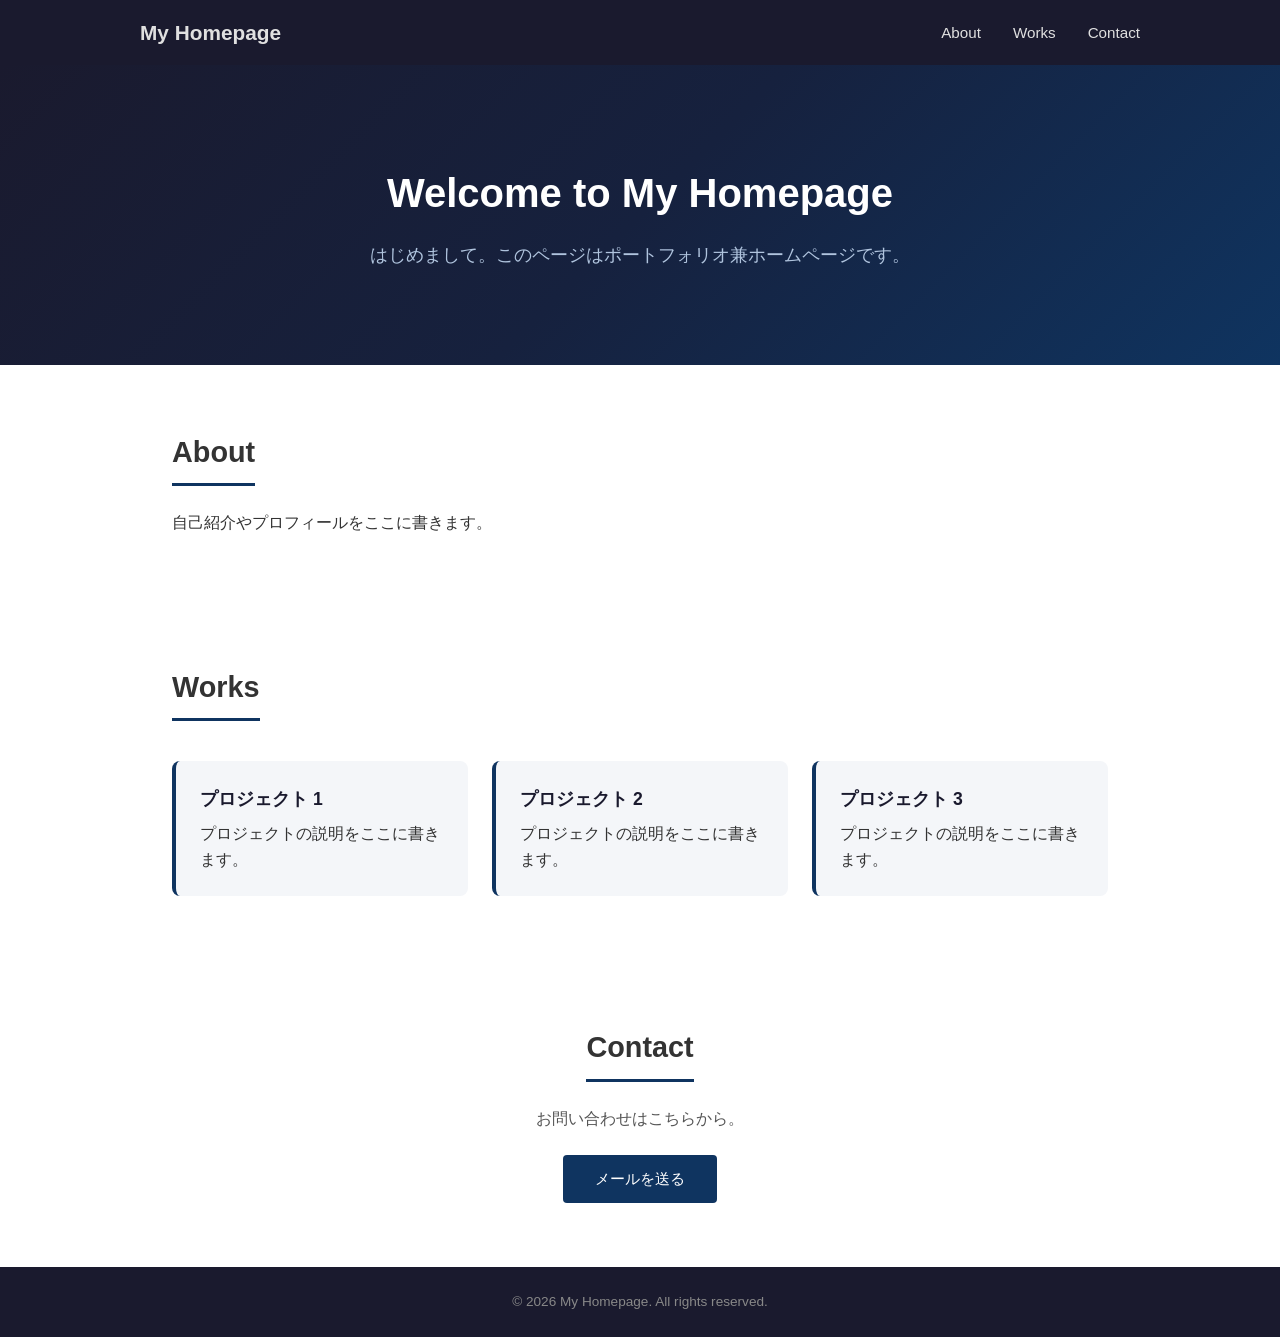
==== index.html @ 1b3307c1 "Initial homepage with HTML and CSS Co-Authored-By: Claude Sonnet 4.6 <noreply@anthropic.com>" ====
<!DOCTYPE html>
<html lang="ja">
<head>
  <meta charset="UTF-8">
  <meta name="viewport" content="width=device-width, initial-scale=1.0">
  <title>My Homepage</title>
  <link rel="stylesheet" href="style.css">
</head>
<body>
  <header>
    <nav>
      <div class="logo">My Homepage</div>
      <ul>
        <li><a href="#about">About</a></li>
        <li><a href="#works">Works</a></li>
        <li><a href="#contact">Contact</a></li>
      </ul>
    </nav>
  </header>

  <main>
    <section class="hero">
      <h1>Welcome to My Homepage</h1>
      <p>はじめまして。このページはポートフォリオ兼ホームページです。</p>
    </section>

    <section id="about">
      <h2>About</h2>
      <p>自己紹介やプロフィールをここに書きます。</p>
    </section>

    <section id="works">
      <h2>Works</h2>
      <div class="works-grid">
        <div class="work-card">
          <h3>プロジェクト 1</h3>
          <p>プロジェクトの説明をここに書きます。</p>
        </div>
        <div class="work-card">
          <h3>プロジェクト 2</h3>
          <p>プロジェクトの説明をここに書きます。</p>
        </div>
        <div class="work-card">
          <h3>プロジェクト 3</h3>
          <p>プロジェクトの説明をここに書きます。</p>
        </div>
      </div>
    </section>

    <section id="contact">
      <h2>Contact</h2>
      <p>お問い合わせはこちらから。</p>
      <a href="mailto:kyouhei.nakamura8611@gmail.com" class="btn">メールを送る</a>
    </section>
  </main>

  <footer>
    <p>&copy; 2026 My Homepage. All rights reserved.</p>
  </footer>
</body>
</html>
---- style.css ----
* {
  margin: 0;
  padding: 0;
  box-sizing: border-box;
}

body {
  font-family: 'Helvetica Neue', Arial, 'Hiragino Kaku Gothic ProN', 'Hiragino Sans', Meiryo, sans-serif;
  color: #333;
  line-height: 1.6;
}

/* Header */
header {
  background: #1a1a2e;
  padding: 1rem 2rem;
  position: sticky;
  top: 0;
  z-index: 100;
}

nav {
  max-width: 1000px;
  margin: 0 auto;
  display: flex;
  justify-content: space-between;
  align-items: center;
}

.logo {
  color: #e0e0e0;
  font-size: 1.3rem;
  font-weight: bold;
}

nav ul {
  list-style: none;
  display: flex;
  gap: 2rem;
}

nav ul a {
  color: #e0e0e0;
  text-decoration: none;
  font-size: 0.95rem;
  transition: color 0.2s;
}

nav ul a:hover {
  color: #7ec8e3;
}

/* Hero */
.hero {
  background: linear-gradient(135deg, #1a1a2e 0%, #16213e 50%, #0f3460 100%);
  color: white;
  text-align: center;
  padding: 6rem 2rem;
}

.hero h1 {
  font-size: 2.5rem;
  margin-bottom: 1rem;
}

.hero p {
  font-size: 1.1rem;
  color: #b0c4de;
}

/* Sections */
section:not(.hero) {
  max-width: 1000px;
  margin: 0 auto;
  padding: 4rem 2rem;
}

section h2 {
  font-size: 1.8rem;
  margin-bottom: 1.5rem;
  padding-bottom: 0.5rem;
  border-bottom: 3px solid #0f3460;
  display: inline-block;
}

/* Works Grid */
.works-grid {
  display: grid;
  grid-template-columns: repeat(auto-fit, minmax(280px, 1fr));
  gap: 1.5rem;
  margin-top: 1rem;
}

.work-card {
  background: #f4f6f9;
  border-radius: 8px;
  padding: 1.5rem;
  border-left: 4px solid #0f3460;
  transition: transform 0.2s, box-shadow 0.2s;
}

.work-card:hover {
  transform: translateY(-4px);
  box-shadow: 0 8px 20px rgba(0,0,0,0.1);
}

.work-card h3 {
  font-size: 1.1rem;
  margin-bottom: 0.5rem;
  color: #1a1a2e;
}

/* Contact */
#contact {
  text-align: center;
}

#contact p {
  margin-bottom: 1.5rem;
  color: #555;
}

.btn {
  display: inline-block;
  background: #0f3460;
  color: white;
  padding: 0.75rem 2rem;
  border-radius: 4px;
  text-decoration: none;
  font-size: 0.95rem;
  transition: background 0.2s;
}

.btn:hover {
  background: #1a1a2e;
}

/* Footer */
footer {
  background: #1a1a2e;
  color: #888;
  text-align: center;
  padding: 1.5rem;
  font-size: 0.85rem;
}
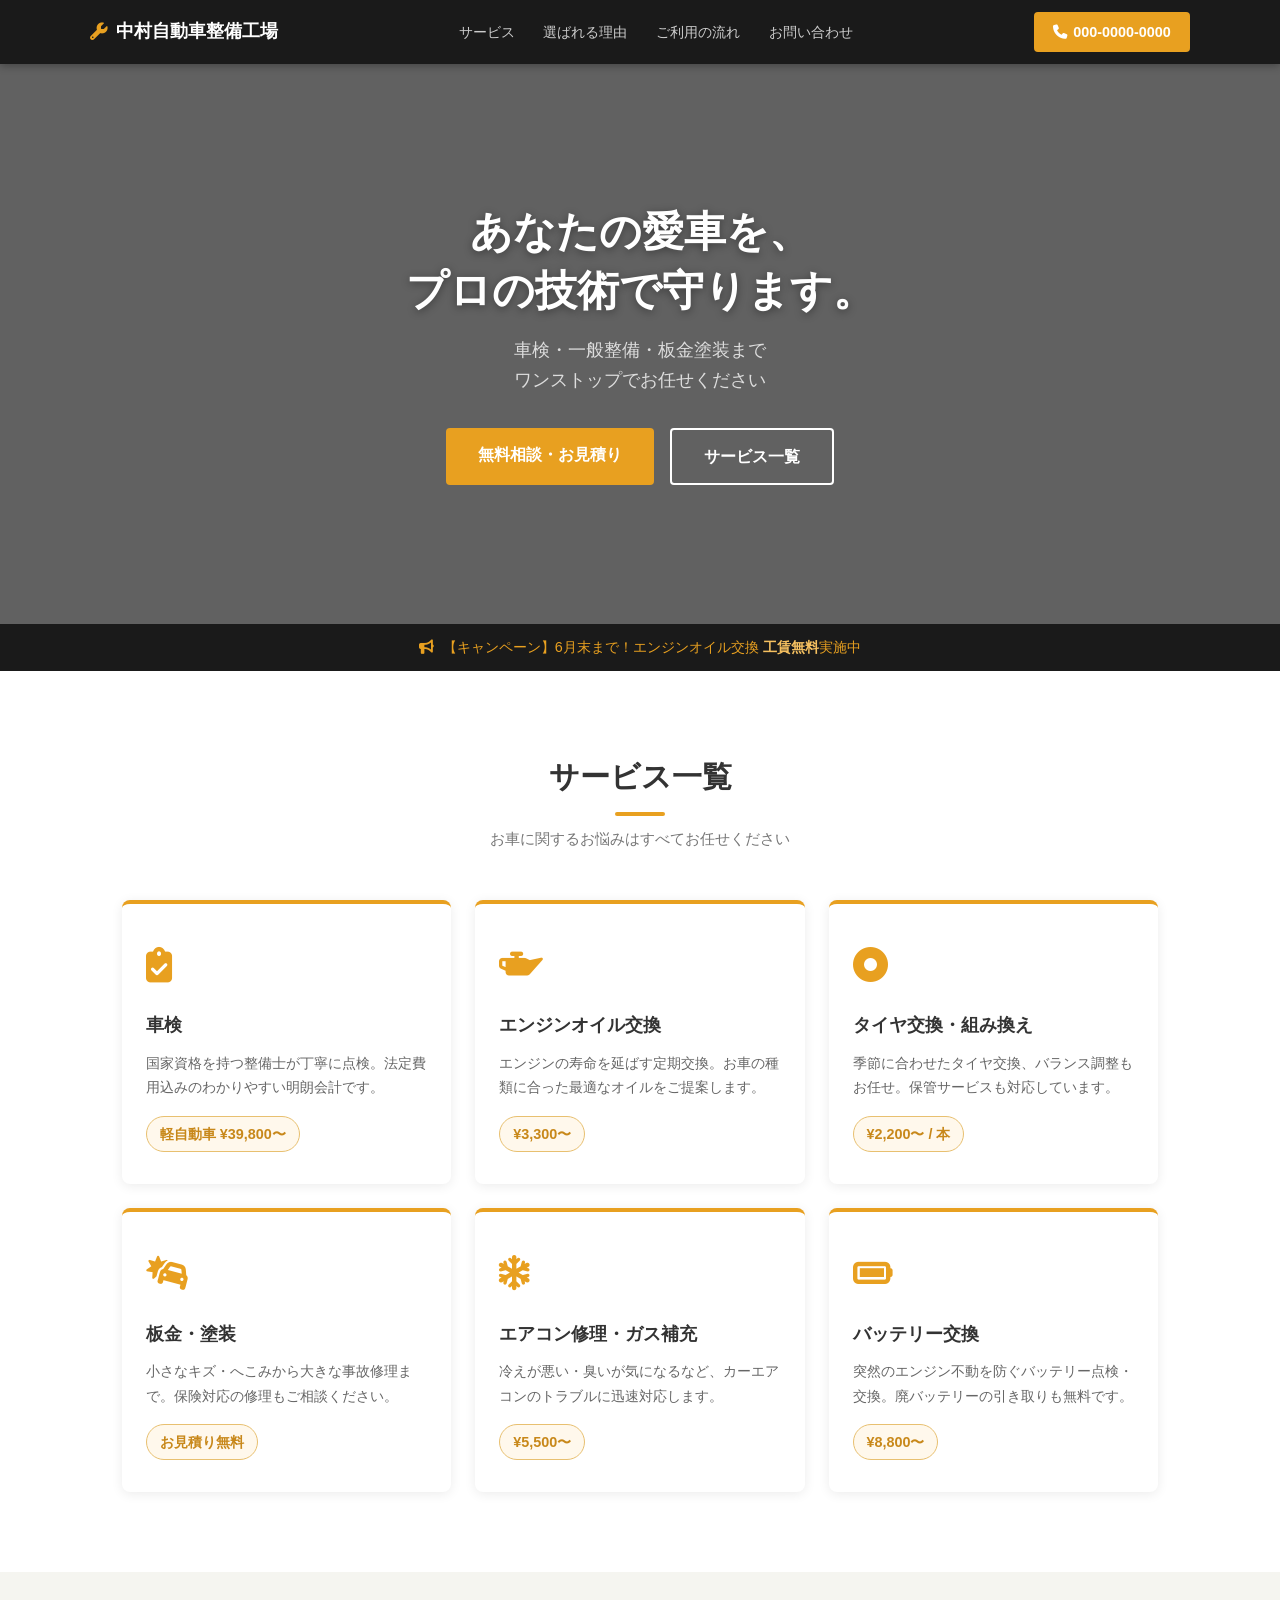
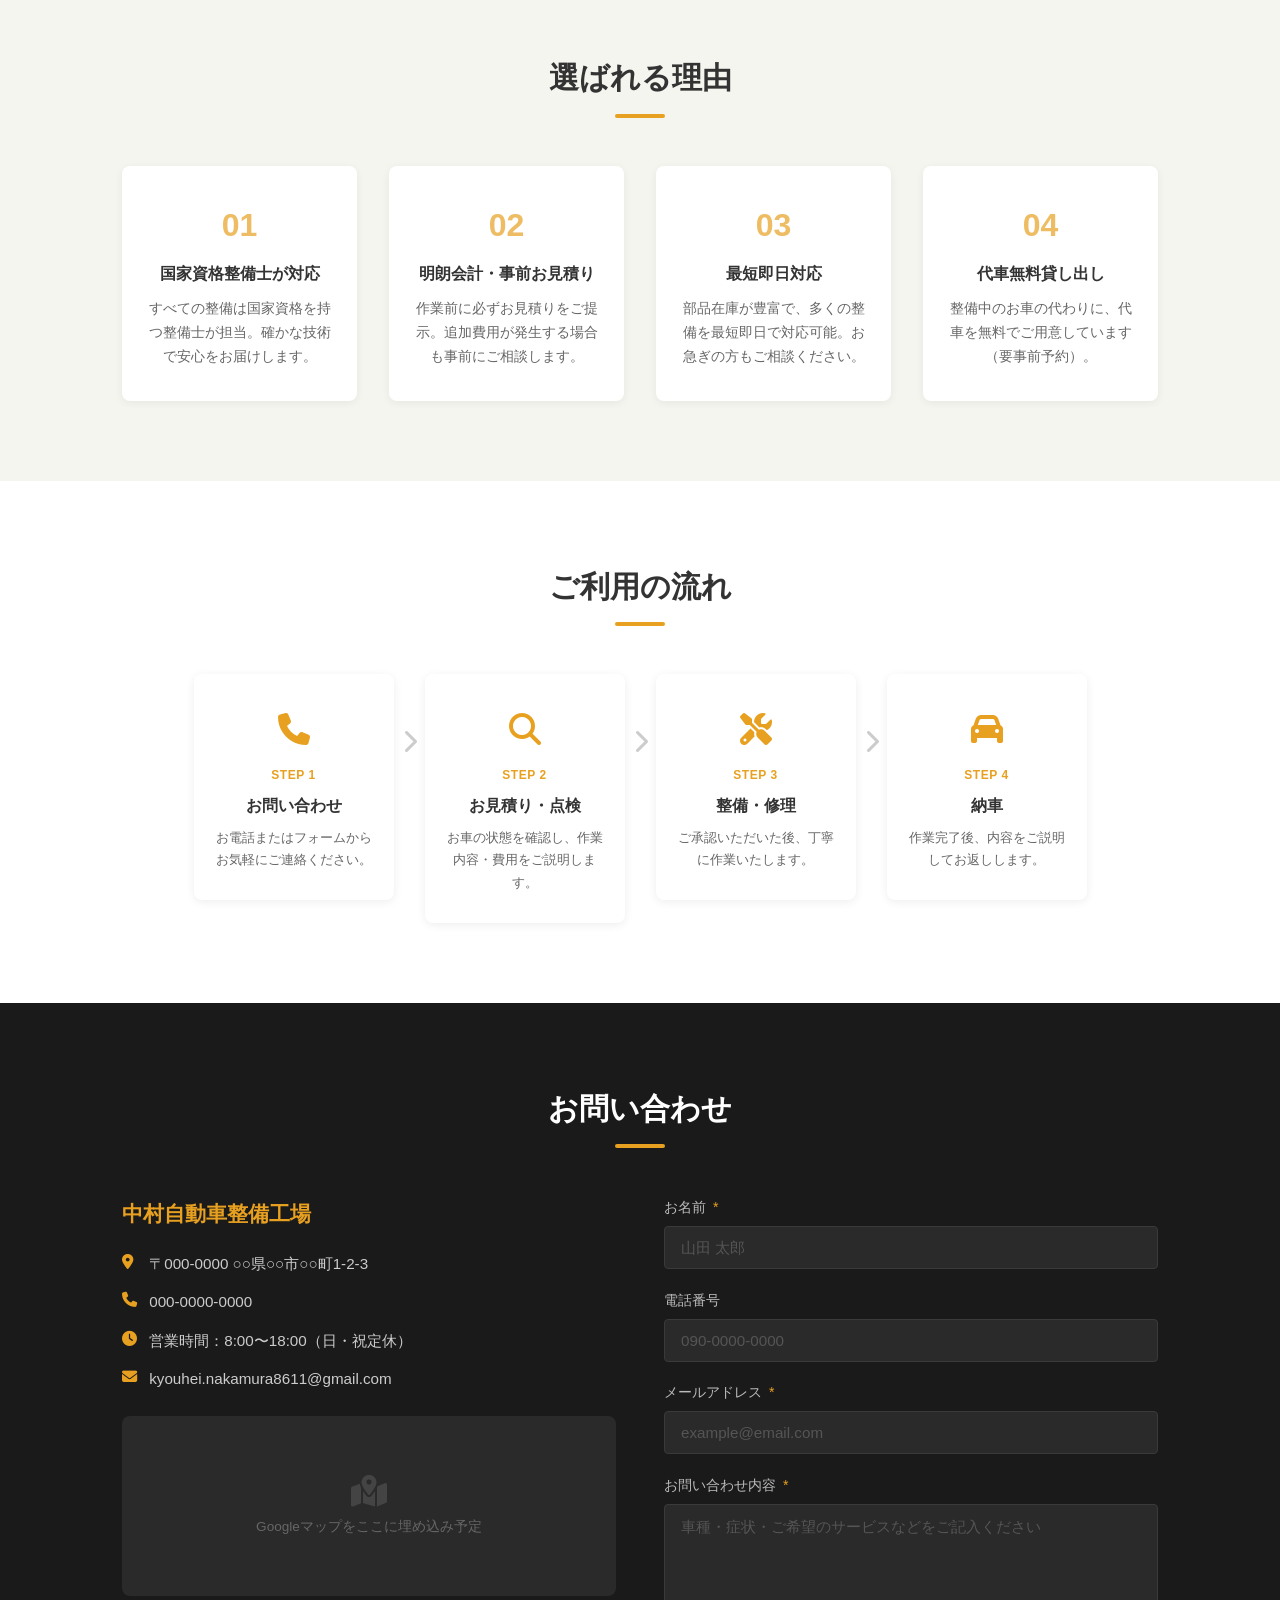
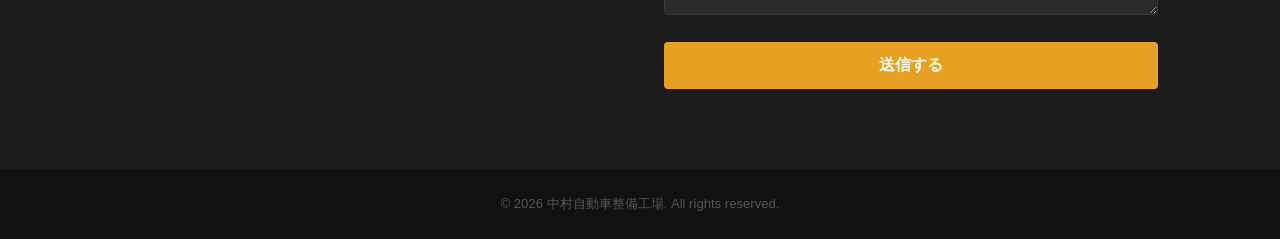
==== commit 7bb5d6cd: "車の整備工場向けホームページにリニューアル Co-Authored-By: Claude Sonnet 4.6 <noreply@anthropic.com>" ====
--- a/index.html
+++ b/index.html
@@ -3,59 +3,209 @@
 <head>
   <meta charset="UTF-8">
   <meta name="viewport" content="width=device-width, initial-scale=1.0">
-  <title>My Homepage</title>
+  <title>中村自動車整備工場 | 確かな技術と安心のサービス</title>
   <link rel="stylesheet" href="style.css">
+  <link rel="stylesheet" href="https://cdnjs.cloudflare.com/ajax/libs/font-awesome/6.5.0/css/all.min.css">
 </head>
 <body>
+
+  <!-- ヘッダー -->
   <header>
     <nav>
-      <div class="logo">My Homepage</div>
+      <div class="logo">
+        <i class="fas fa-wrench"></i> 中村自動車整備工場
+      </div>
       <ul>
-        <li><a href="#about">About</a></li>
-        <li><a href="#works">Works</a></li>
-        <li><a href="#contact">Contact</a></li>
+        <li><a href="#services">サービス</a></li>
+        <li><a href="#features">選ばれる理由</a></li>
+        <li><a href="#flow">ご利用の流れ</a></li>
+        <li><a href="#contact">お問い合わせ</a></li>
       </ul>
+      <a href="tel:000-0000-0000" class="tel-btn"><i class="fas fa-phone"></i> 000-0000-0000</a>
     </nav>
   </header>
 
-  <main>
-    <section class="hero">
-      <h1>Welcome to My Homepage</h1>
-      <p>はじめまして。このページはポートフォリオ兼ホームページです。</p>
-    </section>
-
-    <section id="about">
-      <h2>About</h2>
-      <p>自己紹介やプロフィールをここに書きます。</p>
-    </section>
-
-    <section id="works">
-      <h2>Works</h2>
-      <div class="works-grid">
-        <div class="work-card">
-          <h3>プロジェクト 1</h3>
-          <p>プロジェクトの説明をここに書きます。</p>
-        </div>
-        <div class="work-card">
-          <h3>プロジェクト 2</h3>
-          <p>プロジェクトの説明をここに書きます。</p>
-        </div>
-        <div class="work-card">
-          <h3>プロジェクト 3</h3>
-          <p>プロジェクトの説明をここに書きます。</p>
-        </div>
-      </div>
-    </section>
-
-    <section id="contact">
-      <h2>Contact</h2>
-      <p>お問い合わせはこちらから。</p>
-      <a href="mailto:kyouhei.nakamura8611@gmail.com" class="btn">メールを送る</a>
-    </section>
-  </main>
-
+  <!-- ヒーロー -->
+  <section class="hero">
+    <div class="hero-overlay">
+      <h1>あなたの愛車を、<br>プロの技術で守ります。</h1>
+      <p>車検・一般整備・板金塗装まで<br>ワンストップでお任せください</p>
+      <div class="hero-btns">
+        <a href="#contact" class="btn btn-primary">無料相談・お見積り</a>
+        <a href="#services" class="btn btn-outline">サービス一覧</a>
+      </div>
+    </div>
+  </section>
+
+  <!-- お知らせバー -->
+  <div class="notice-bar">
+    <i class="fas fa-bullhorn"></i>
+    <span>【キャンペーン】6月末まで！エンジンオイル交換 <strong>工賃無料</strong>実施中</span>
+  </div>
+
+  <!-- サービス -->
+  <section id="services">
+    <div class="container">
+      <h2 class="section-title">サービス一覧</h2>
+      <p class="section-sub">お車に関するお悩みはすべてお任せください</p>
+      <div class="services-grid">
+
+        <div class="service-card">
+          <div class="service-icon"><i class="fas fa-clipboard-check"></i></div>
+          <h3>車検</h3>
+          <p>国家資格を持つ整備士が丁寧に点検。法定費用込みのわかりやすい明朗会計です。</p>
+          <span class="price">軽自動車 ¥39,800〜</span>
+        </div>
+
+        <div class="service-card">
+          <div class="service-icon"><i class="fas fa-oil-can"></i></div>
+          <h3>エンジンオイル交換</h3>
+          <p>エンジンの寿命を延ばす定期交換。お車の種類に合った最適なオイルをご提案します。</p>
+          <span class="price">¥3,300〜</span>
+        </div>
+
+        <div class="service-card">
+          <div class="service-icon"><i class="fas fa-circle-dot"></i></div>
+          <h3>タイヤ交換・組み換え</h3>
+          <p>季節に合わせたタイヤ交換、バランス調整もお任せ。保管サービスも対応しています。</p>
+          <span class="price">¥2,200〜 / 本</span>
+        </div>
+
+        <div class="service-card">
+          <div class="service-icon"><i class="fas fa-car-burst"></i></div>
+          <h3>板金・塗装</h3>
+          <p>小さなキズ・へこみから大きな事故修理まで。保険対応の修理もご相談ください。</p>
+          <span class="price">お見積り無料</span>
+        </div>
+
+        <div class="service-card">
+          <div class="service-icon"><i class="fas fa-snowflake"></i></div>
+          <h3>エアコン修理・ガス補充</h3>
+          <p>冷えが悪い・臭いが気になるなど、カーエアコンのトラブルに迅速対応します。</p>
+          <span class="price">¥5,500〜</span>
+        </div>
+
+        <div class="service-card">
+          <div class="service-icon"><i class="fas fa-battery-full"></i></div>
+          <h3>バッテリー交換</h3>
+          <p>突然のエンジン不動を防ぐバッテリー点検・交換。廃バッテリーの引き取りも無料です。</p>
+          <span class="price">¥8,800〜</span>
+        </div>
+
+      </div>
+    </div>
+  </section>
+
+  <!-- 選ばれる理由 -->
+  <section id="features" class="features-section">
+    <div class="container">
+      <h2 class="section-title">選ばれる理由</h2>
+      <div class="features-grid">
+        <div class="feature-item">
+          <div class="feature-num">01</div>
+          <h3>国家資格整備士が対応</h3>
+          <p>すべての整備は国家資格を持つ整備士が担当。確かな技術で安心をお届けします。</p>
+        </div>
+        <div class="feature-item">
+          <div class="feature-num">02</div>
+          <h3>明朗会計・事前お見積り</h3>
+          <p>作業前に必ずお見積りをご提示。追加費用が発生する場合も事前にご相談します。</p>
+        </div>
+        <div class="feature-item">
+          <div class="feature-num">03</div>
+          <h3>最短即日対応</h3>
+          <p>部品在庫が豊富で、多くの整備を最短即日で対応可能。お急ぎの方もご相談ください。</p>
+        </div>
+        <div class="feature-item">
+          <div class="feature-num">04</div>
+          <h3>代車無料貸し出し</h3>
+          <p>整備中のお車の代わりに、代車を無料でご用意しています（要事前予約）。</p>
+        </div>
+      </div>
+    </div>
+  </section>
+
+  <!-- ご利用の流れ -->
+  <section id="flow">
+    <div class="container">
+      <h2 class="section-title">ご利用の流れ</h2>
+      <div class="flow-steps">
+        <div class="flow-step">
+          <div class="flow-icon"><i class="fas fa-phone"></i></div>
+          <div class="flow-num">STEP 1</div>
+          <h3>お問い合わせ</h3>
+          <p>お電話またはフォームからお気軽にご連絡ください。</p>
+        </div>
+        <div class="flow-arrow"><i class="fas fa-chevron-right"></i></div>
+        <div class="flow-step">
+          <div class="flow-icon"><i class="fas fa-magnifying-glass"></i></div>
+          <div class="flow-num">STEP 2</div>
+          <h3>お見積り・点検</h3>
+          <p>お車の状態を確認し、作業内容・費用をご説明します。</p>
+        </div>
+        <div class="flow-arrow"><i class="fas fa-chevron-right"></i></div>
+        <div class="flow-step">
+          <div class="flow-icon"><i class="fas fa-screwdriver-wrench"></i></div>
+          <div class="flow-num">STEP 3</div>
+          <h3>整備・修理</h3>
+          <p>ご承認いただいた後、丁寧に作業いたします。</p>
+        </div>
+        <div class="flow-arrow"><i class="fas fa-chevron-right"></i></div>
+        <div class="flow-step">
+          <div class="flow-icon"><i class="fas fa-car"></i></div>
+          <div class="flow-num">STEP 4</div>
+          <h3>納車</h3>
+          <p>作業完了後、内容をご説明してお返しします。</p>
+        </div>
+      </div>
+    </div>
+  </section>
+
+  <!-- お問い合わせ -->
+  <section id="contact" class="contact-section">
+    <div class="container">
+      <h2 class="section-title">お問い合わせ</h2>
+      <div class="contact-wrap">
+        <div class="contact-info">
+          <h3>中村自動車整備工場</h3>
+          <ul>
+            <li><i class="fas fa-location-dot"></i> 〒000-0000 ○○県○○市○○町1-2-3</li>
+            <li><i class="fas fa-phone"></i> 000-0000-0000</li>
+            <li><i class="fas fa-clock"></i> 営業時間：8:00〜18:00（日・祝定休）</li>
+            <li><i class="fas fa-envelope"></i> kyouhei.nakamura8611@gmail.com</li>
+          </ul>
+          <div class="map-placeholder">
+            <i class="fas fa-map-location-dot"></i>
+            <p>Googleマップをここに埋め込み予定</p>
+          </div>
+        </div>
+        <form class="contact-form">
+          <div class="form-group">
+            <label>お名前 <span>*</span></label>
+            <input type="text" placeholder="山田 太郎">
+          </div>
+          <div class="form-group">
+            <label>電話番号</label>
+            <input type="tel" placeholder="090-0000-0000">
+          </div>
+          <div class="form-group">
+            <label>メールアドレス <span>*</span></label>
+            <input type="email" placeholder="example@email.com">
+          </div>
+          <div class="form-group">
+            <label>お問い合わせ内容 <span>*</span></label>
+            <textarea rows="5" placeholder="車種・症状・ご希望のサービスなどをご記入ください"></textarea>
+          </div>
+          <button type="submit" class="btn btn-primary">送信する</button>
+        </form>
+      </div>
+    </div>
+  </section>
+
+  <!-- フッター -->
   <footer>
-    <p>&copy; 2026 My Homepage. All rights reserved.</p>
+    <p>&copy; 2026 中村自動車整備工場. All rights reserved.</p>
   </footer>
+
 </body>
 </html>
--- a/style.css
+++ b/style.css
@@ -4,142 +4,457 @@
   box-sizing: border-box;
 }
 
+html {
+  scroll-behavior: smooth;
+}
+
 body {
   font-family: 'Helvetica Neue', Arial, 'Hiragino Kaku Gothic ProN', 'Hiragino Sans', Meiryo, sans-serif;
   color: #333;
-  line-height: 1.6;
-}
-
-/* Header */
+  line-height: 1.7;
+}
+
+.container {
+  max-width: 1100px;
+  margin: 0 auto;
+  padding: 0 2rem;
+}
+
+/* ========== ヘッダー ========== */
 header {
-  background: #1a1a2e;
-  padding: 1rem 2rem;
+  background: #1a1a1a;
+  padding: 0 2rem;
   position: sticky;
   top: 0;
   z-index: 100;
+  box-shadow: 0 2px 8px rgba(0,0,0,0.3);
 }
 
 nav {
-  max-width: 1000px;
+  max-width: 1100px;
   margin: 0 auto;
   display: flex;
+  align-items: center;
   justify-content: space-between;
-  align-items: center;
+  height: 64px;
 }
 
 .logo {
-  color: #e0e0e0;
-  font-size: 1.3rem;
-  font-weight: bold;
+  color: #fff;
+  font-size: 1.1rem;
+  font-weight: bold;
+  display: flex;
+  align-items: center;
+  gap: 0.5rem;
+}
+
+.logo i {
+  color: #e8a020;
 }
 
 nav ul {
   list-style: none;
   display: flex;
-  gap: 2rem;
+  gap: 1.8rem;
 }
 
 nav ul a {
-  color: #e0e0e0;
+  color: #ccc;
   text-decoration: none;
-  font-size: 0.95rem;
+  font-size: 0.9rem;
   transition: color 0.2s;
 }
 
 nav ul a:hover {
-  color: #7ec8e3;
-}
-
-/* Hero */
+  color: #e8a020;
+}
+
+.tel-btn {
+  background: #e8a020;
+  color: #fff;
+  padding: 0.5rem 1.2rem;
+  border-radius: 4px;
+  text-decoration: none;
+  font-size: 0.9rem;
+  font-weight: bold;
+  display: flex;
+  align-items: center;
+  gap: 0.4rem;
+  transition: background 0.2s;
+}
+
+.tel-btn:hover {
+  background: #c8881a;
+}
+
+/* ========== ヒーロー ========== */
 .hero {
-  background: linear-gradient(135deg, #1a1a2e 0%, #16213e 50%, #0f3460 100%);
-  color: white;
-  text-align: center;
-  padding: 6rem 2rem;
-}
-
-.hero h1 {
-  font-size: 2.5rem;
+  background:
+    linear-gradient(rgba(0,0,0,0.62), rgba(0,0,0,0.62)),
+    url('https://images.unsplash.com/photo-1625047509249-a8a5f8264f3e?w=1600&q=80') center/cover no-repeat;
+  min-height: 560px;
+  display: flex;
+  align-items: center;
+  justify-content: center;
+  text-align: center;
+  color: #fff;
+}
+
+.hero-overlay h1 {
+  font-size: 2.6rem;
+  font-weight: bold;
+  line-height: 1.4;
   margin-bottom: 1rem;
-}
-
-.hero p {
+  text-shadow: 0 2px 8px rgba(0,0,0,0.4);
+}
+
+.hero-overlay p {
   font-size: 1.1rem;
-  color: #b0c4de;
-}
-
-/* Sections */
-section:not(.hero) {
-  max-width: 1000px;
-  margin: 0 auto;
-  padding: 4rem 2rem;
-}
-
-section h2 {
-  font-size: 1.8rem;
-  margin-bottom: 1.5rem;
-  padding-bottom: 0.5rem;
-  border-bottom: 3px solid #0f3460;
-  display: inline-block;
-}
-
-/* Works Grid */
-.works-grid {
-  display: grid;
-  grid-template-columns: repeat(auto-fit, minmax(280px, 1fr));
-  gap: 1.5rem;
-  margin-top: 1rem;
-}
-
-.work-card {
-  background: #f4f6f9;
-  border-radius: 8px;
-  padding: 1.5rem;
-  border-left: 4px solid #0f3460;
-  transition: transform 0.2s, box-shadow 0.2s;
-}
-
-.work-card:hover {
-  transform: translateY(-4px);
-  box-shadow: 0 8px 20px rgba(0,0,0,0.1);
-}
-
-.work-card h3 {
-  font-size: 1.1rem;
-  margin-bottom: 0.5rem;
-  color: #1a1a2e;
-}
-
-/* Contact */
-#contact {
-  text-align: center;
-}
-
-#contact p {
-  margin-bottom: 1.5rem;
-  color: #555;
+  color: #ddd;
+  margin-bottom: 2rem;
+}
+
+.hero-btns {
+  display: flex;
+  gap: 1rem;
+  justify-content: center;
+  flex-wrap: wrap;
 }
 
 .btn {
   display: inline-block;
-  background: #0f3460;
-  color: white;
-  padding: 0.75rem 2rem;
+  padding: 0.8rem 2rem;
   border-radius: 4px;
+  font-size: 1rem;
+  font-weight: bold;
   text-decoration: none;
+  transition: all 0.2s;
+  cursor: pointer;
+  border: none;
+}
+
+.btn-primary {
+  background: #e8a020;
+  color: #fff;
+}
+
+.btn-primary:hover {
+  background: #c8881a;
+}
+
+.btn-outline {
+  border: 2px solid #fff;
+  color: #fff;
+  background: transparent;
+}
+
+.btn-outline:hover {
+  background: rgba(255,255,255,0.15);
+}
+
+/* ========== お知らせバー ========== */
+.notice-bar {
+  background: #1a1a1a;
+  color: #e8a020;
+  text-align: center;
+  padding: 0.7rem 1rem;
+  font-size: 0.9rem;
+  display: flex;
+  align-items: center;
+  justify-content: center;
+  gap: 0.6rem;
+}
+
+.notice-bar strong {
+  color: #f5c060;
+}
+
+/* ========== セクション共通 ========== */
+section:not(.hero):not(.features-section):not(.contact-section) {
+  padding: 5rem 0;
+}
+
+.section-title {
+  text-align: center;
+  font-size: 1.9rem;
+  margin-bottom: 0.6rem;
+  position: relative;
+}
+
+.section-title::after {
+  content: '';
+  display: block;
+  width: 50px;
+  height: 4px;
+  background: #e8a020;
+  margin: 0.6rem auto 0;
+  border-radius: 2px;
+}
+
+.section-sub {
+  text-align: center;
+  color: #777;
+  margin-bottom: 3rem;
   font-size: 0.95rem;
-  transition: background 0.2s;
-}
-
-.btn:hover {
-  background: #1a1a2e;
-}
-
-/* Footer */
+}
+
+/* ========== サービス ========== */
+.services-grid {
+  display: grid;
+  grid-template-columns: repeat(auto-fit, minmax(300px, 1fr));
+  gap: 1.5rem;
+}
+
+.service-card {
+  background: #fff;
+  border-radius: 8px;
+  padding: 2rem 1.5rem;
+  box-shadow: 0 2px 12px rgba(0,0,0,0.08);
+  border-top: 4px solid #e8a020;
+  transition: transform 0.2s, box-shadow 0.2s;
+}
+
+.service-card:hover {
+  transform: translateY(-5px);
+  box-shadow: 0 8px 24px rgba(0,0,0,0.13);
+}
+
+.service-icon {
+  font-size: 2.2rem;
+  color: #e8a020;
+  margin-bottom: 1rem;
+}
+
+.service-card h3 {
+  font-size: 1.1rem;
+  margin-bottom: 0.6rem;
+}
+
+.service-card p {
+  color: #666;
+  font-size: 0.9rem;
+  margin-bottom: 1rem;
+}
+
+.price {
+  display: inline-block;
+  background: #fff8ec;
+  color: #c8881a;
+  font-weight: bold;
+  font-size: 0.9rem;
+  padding: 0.3rem 0.8rem;
+  border-radius: 20px;
+  border: 1px solid #e8c070;
+}
+
+/* ========== 選ばれる理由 ========== */
+.features-section {
+  background: #f5f5f0;
+  padding: 5rem 0;
+}
+
+.features-grid {
+  display: grid;
+  grid-template-columns: repeat(auto-fit, minmax(230px, 1fr));
+  gap: 2rem;
+  margin-top: 3rem;
+}
+
+.feature-item {
+  background: #fff;
+  border-radius: 8px;
+  padding: 2rem 1.5rem;
+  text-align: center;
+  box-shadow: 0 2px 8px rgba(0,0,0,0.06);
+}
+
+.feature-num {
+  font-size: 2rem;
+  font-weight: bold;
+  color: #e8a020;
+  opacity: 0.7;
+  margin-bottom: 0.5rem;
+}
+
+.feature-item h3 {
+  font-size: 1rem;
+  margin-bottom: 0.6rem;
+}
+
+.feature-item p {
+  color: #666;
+  font-size: 0.88rem;
+}
+
+/* ========== ご利用の流れ ========== */
+.flow-steps {
+  display: flex;
+  align-items: flex-start;
+  justify-content: center;
+  gap: 0.5rem;
+  flex-wrap: wrap;
+  margin-top: 3rem;
+}
+
+.flow-step {
+  background: #fff;
+  border-radius: 8px;
+  padding: 1.8rem 1.2rem;
+  text-align: center;
+  width: 200px;
+  box-shadow: 0 2px 10px rgba(0,0,0,0.07);
+}
+
+.flow-icon {
+  font-size: 2rem;
+  color: #e8a020;
+  margin-bottom: 0.5rem;
+}
+
+.flow-num {
+  font-size: 0.75rem;
+  color: #e8a020;
+  font-weight: bold;
+  letter-spacing: 0.05em;
+  margin-bottom: 0.4rem;
+}
+
+.flow-step h3 {
+  font-size: 1rem;
+  margin-bottom: 0.5rem;
+}
+
+.flow-step p {
+  font-size: 0.82rem;
+  color: #666;
+}
+
+.flow-arrow {
+  color: #ccc;
+  font-size: 1.5rem;
+  padding-top: 3rem;
+  align-self: flex-start;
+}
+
+/* ========== お問い合わせ ========== */
+.contact-section {
+  background: #1a1a1a;
+  color: #fff;
+  padding: 5rem 0;
+}
+
+.contact-section .section-title {
+  color: #fff;
+}
+
+.contact-wrap {
+  display: grid;
+  grid-template-columns: 1fr 1fr;
+  gap: 3rem;
+  margin-top: 3rem;
+}
+
+.contact-info h3 {
+  font-size: 1.3rem;
+  color: #e8a020;
+  margin-bottom: 1.2rem;
+}
+
+.contact-info ul {
+  list-style: none;
+}
+
+.contact-info ul li {
+  display: flex;
+  align-items: flex-start;
+  gap: 0.7rem;
+  margin-bottom: 0.8rem;
+  font-size: 0.95rem;
+  color: #ccc;
+}
+
+.contact-info ul li i {
+  color: #e8a020;
+  width: 16px;
+  margin-top: 3px;
+}
+
+.map-placeholder {
+  margin-top: 1.5rem;
+  background: #2a2a2a;
+  border-radius: 8px;
+  height: 180px;
+  display: flex;
+  flex-direction: column;
+  align-items: center;
+  justify-content: center;
+  color: #666;
+  gap: 0.5rem;
+  font-size: 0.85rem;
+}
+
+.map-placeholder i {
+  font-size: 2rem;
+  color: #444;
+}
+
+/* フォーム */
+.contact-form {
+  display: flex;
+  flex-direction: column;
+  gap: 1.2rem;
+}
+
+.form-group label {
+  display: block;
+  font-size: 0.88rem;
+  color: #bbb;
+  margin-bottom: 0.4rem;
+}
+
+.form-group label span {
+  color: #e8a020;
+  margin-left: 0.2rem;
+}
+
+.form-group input,
+.form-group textarea {
+  width: 100%;
+  padding: 0.75rem 1rem;
+  background: #2a2a2a;
+  border: 1px solid #3a3a3a;
+  border-radius: 4px;
+  color: #fff;
+  font-size: 0.95rem;
+  transition: border 0.2s;
+  font-family: inherit;
+}
+
+.form-group input:focus,
+.form-group textarea:focus {
+  outline: none;
+  border-color: #e8a020;
+}
+
+.form-group input::placeholder,
+.form-group textarea::placeholder {
+  color: #555;
+}
+
+/* ========== フッター ========== */
 footer {
-  background: #1a1a2e;
-  color: #888;
+  background: #111;
+  color: #555;
   text-align: center;
   padding: 1.5rem;
-  font-size: 0.85rem;
-}
+  font-size: 0.82rem;
+}
+
+/* ========== レスポンシブ ========== */
+@media (max-width: 768px) {
+  nav ul { display: none; }
+  .hero-overlay h1 { font-size: 1.8rem; }
+  .contact-wrap { grid-template-columns: 1fr; }
+  .flow-arrow { display: none; }
+  .flow-step { width: 100%; max-width: 300px; }
+}
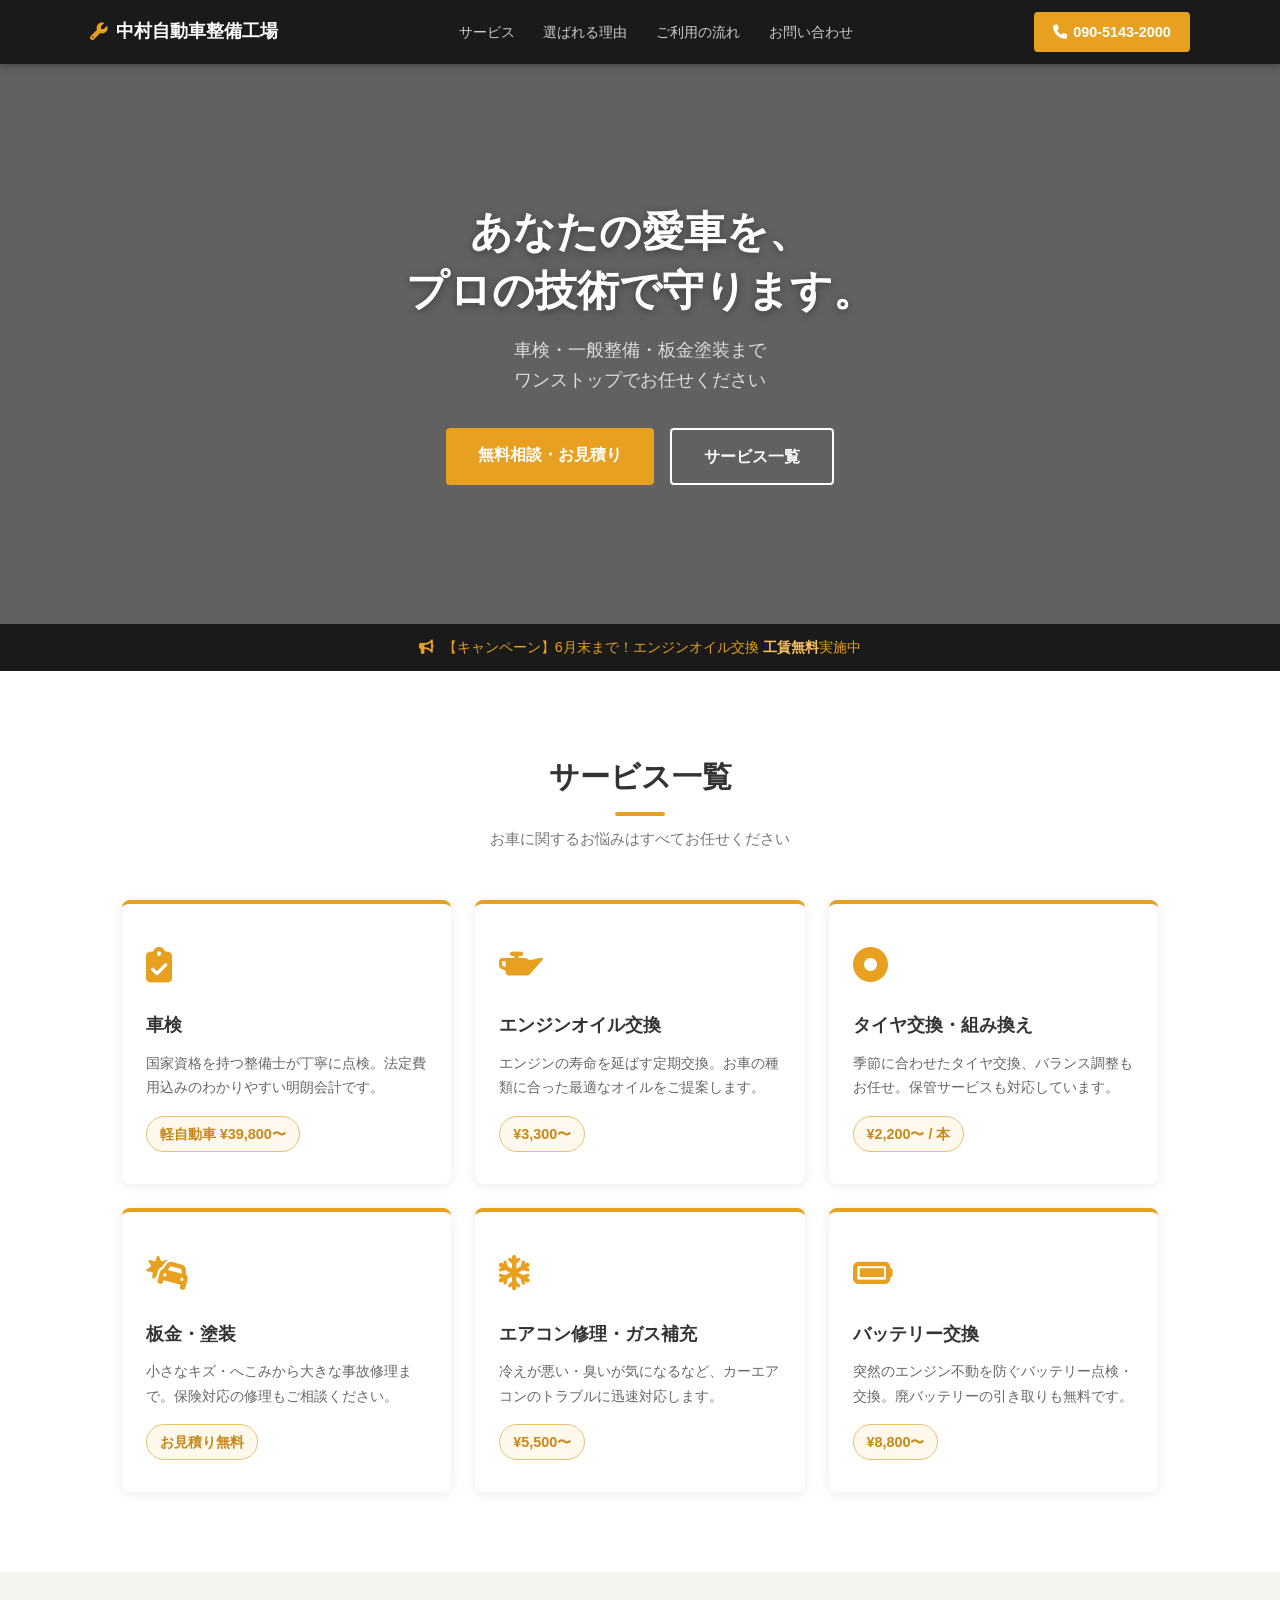
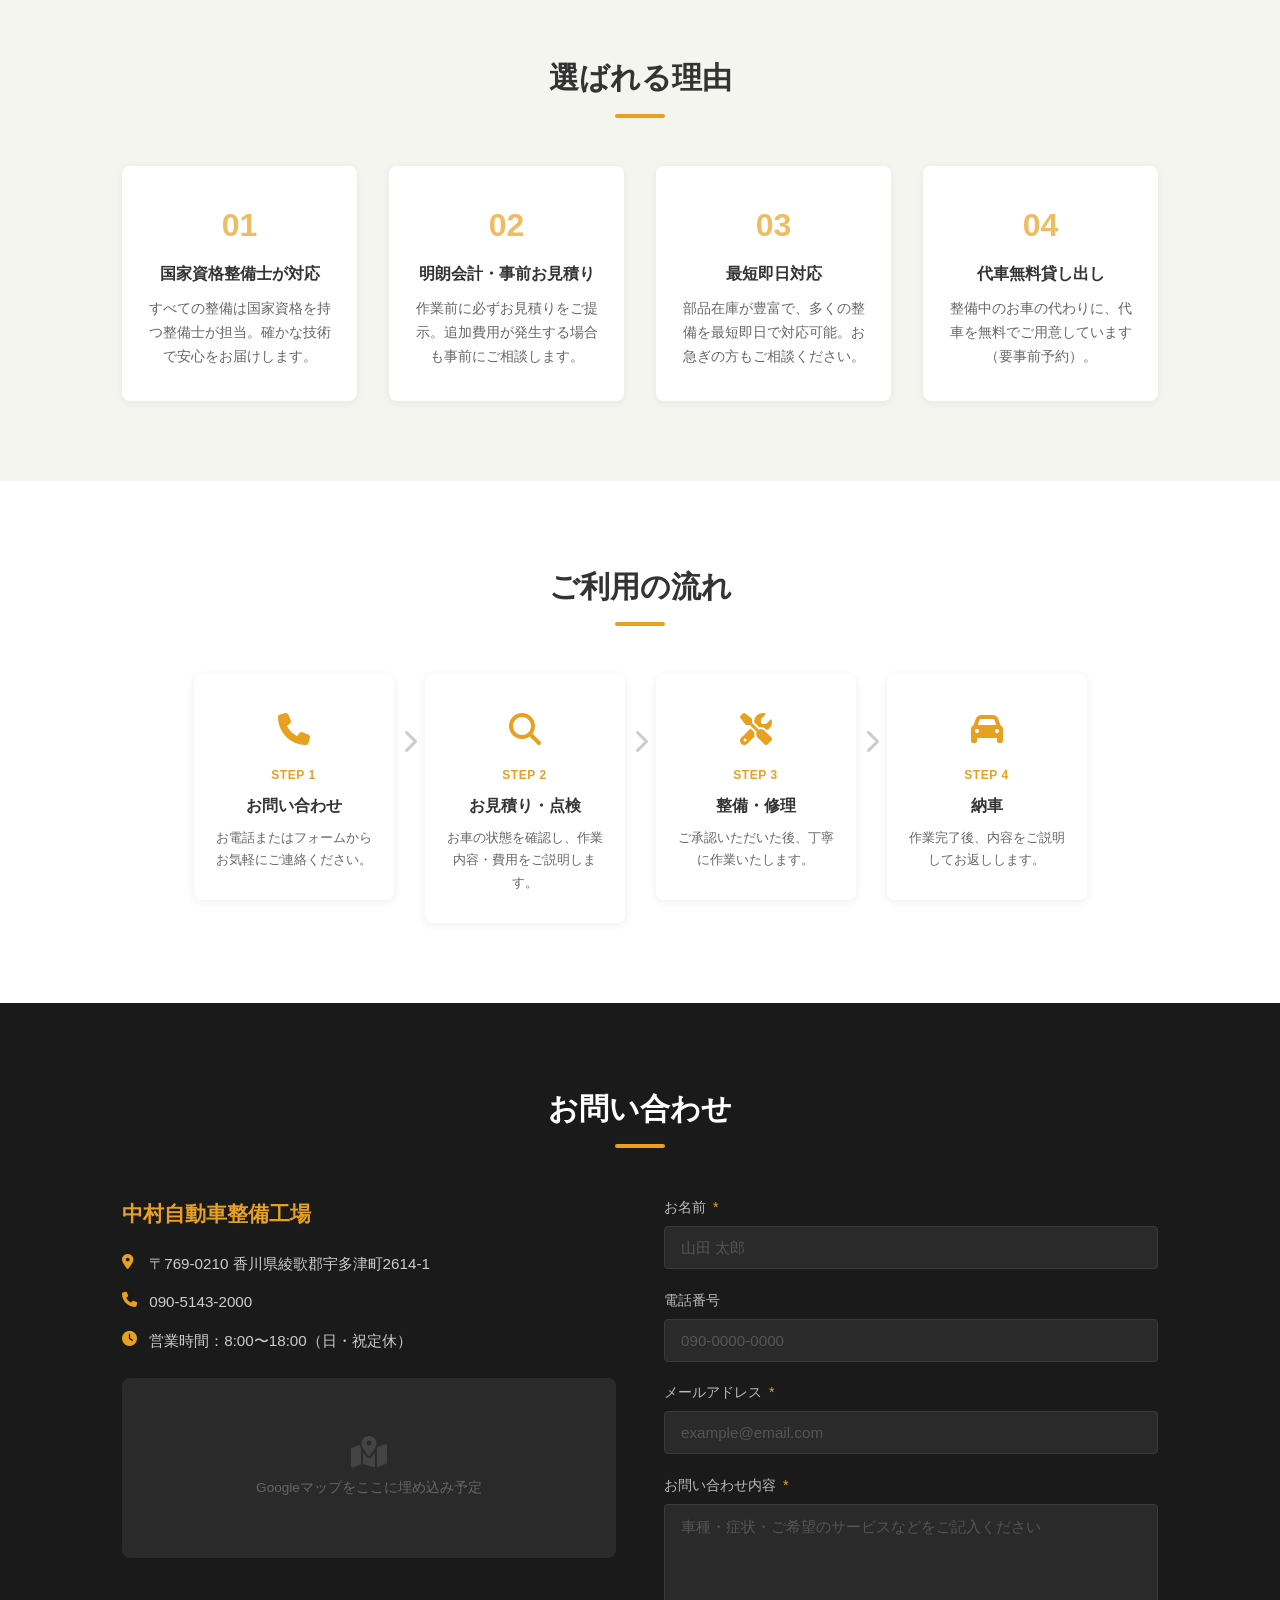
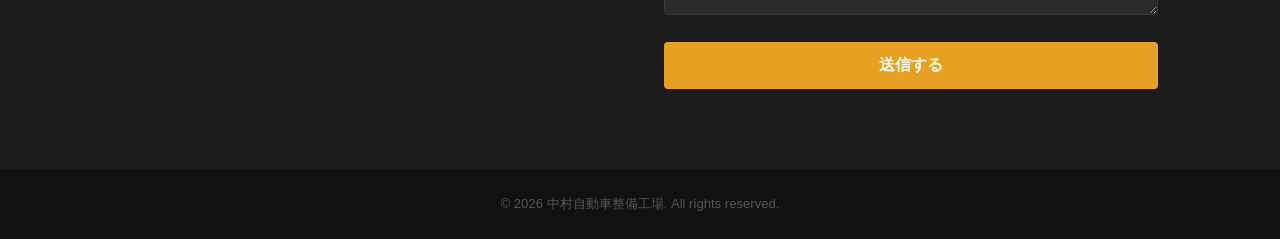
==== commit 851f88bc: "住所・電話番号を更新、メールアドレスを削除 Co-Authored-By: Claude Sonnet 4.6 <noreply@anthropic.com>" ====
--- a/index.html
+++ b/index.html
@@ -21,7 +21,7 @@
         <li><a href="#flow">ご利用の流れ</a></li>
         <li><a href="#contact">お問い合わせ</a></li>
       </ul>
-      <a href="tel:000-0000-0000" class="tel-btn"><i class="fas fa-phone"></i> 000-0000-0000</a>
+      <a href="tel:090-5143-2000" class="tel-btn"><i class="fas fa-phone"></i> 090-5143-2000</a>
     </nav>
   </header>
 
@@ -169,10 +169,9 @@
         <div class="contact-info">
           <h3>中村自動車整備工場</h3>
           <ul>
-            <li><i class="fas fa-location-dot"></i> 〒000-0000 ○○県○○市○○町1-2-3</li>
-            <li><i class="fas fa-phone"></i> 000-0000-0000</li>
+            <li><i class="fas fa-location-dot"></i> 〒769-0210 香川県綾歌郡宇多津町2614-1</li>
+            <li><i class="fas fa-phone"></i> 090-5143-2000</li>
             <li><i class="fas fa-clock"></i> 営業時間：8:00〜18:00（日・祝定休）</li>
-            <li><i class="fas fa-envelope"></i> kyouhei.nakamura8611@gmail.com</li>
           </ul>
           <div class="map-placeholder">
             <i class="fas fa-map-location-dot"></i>
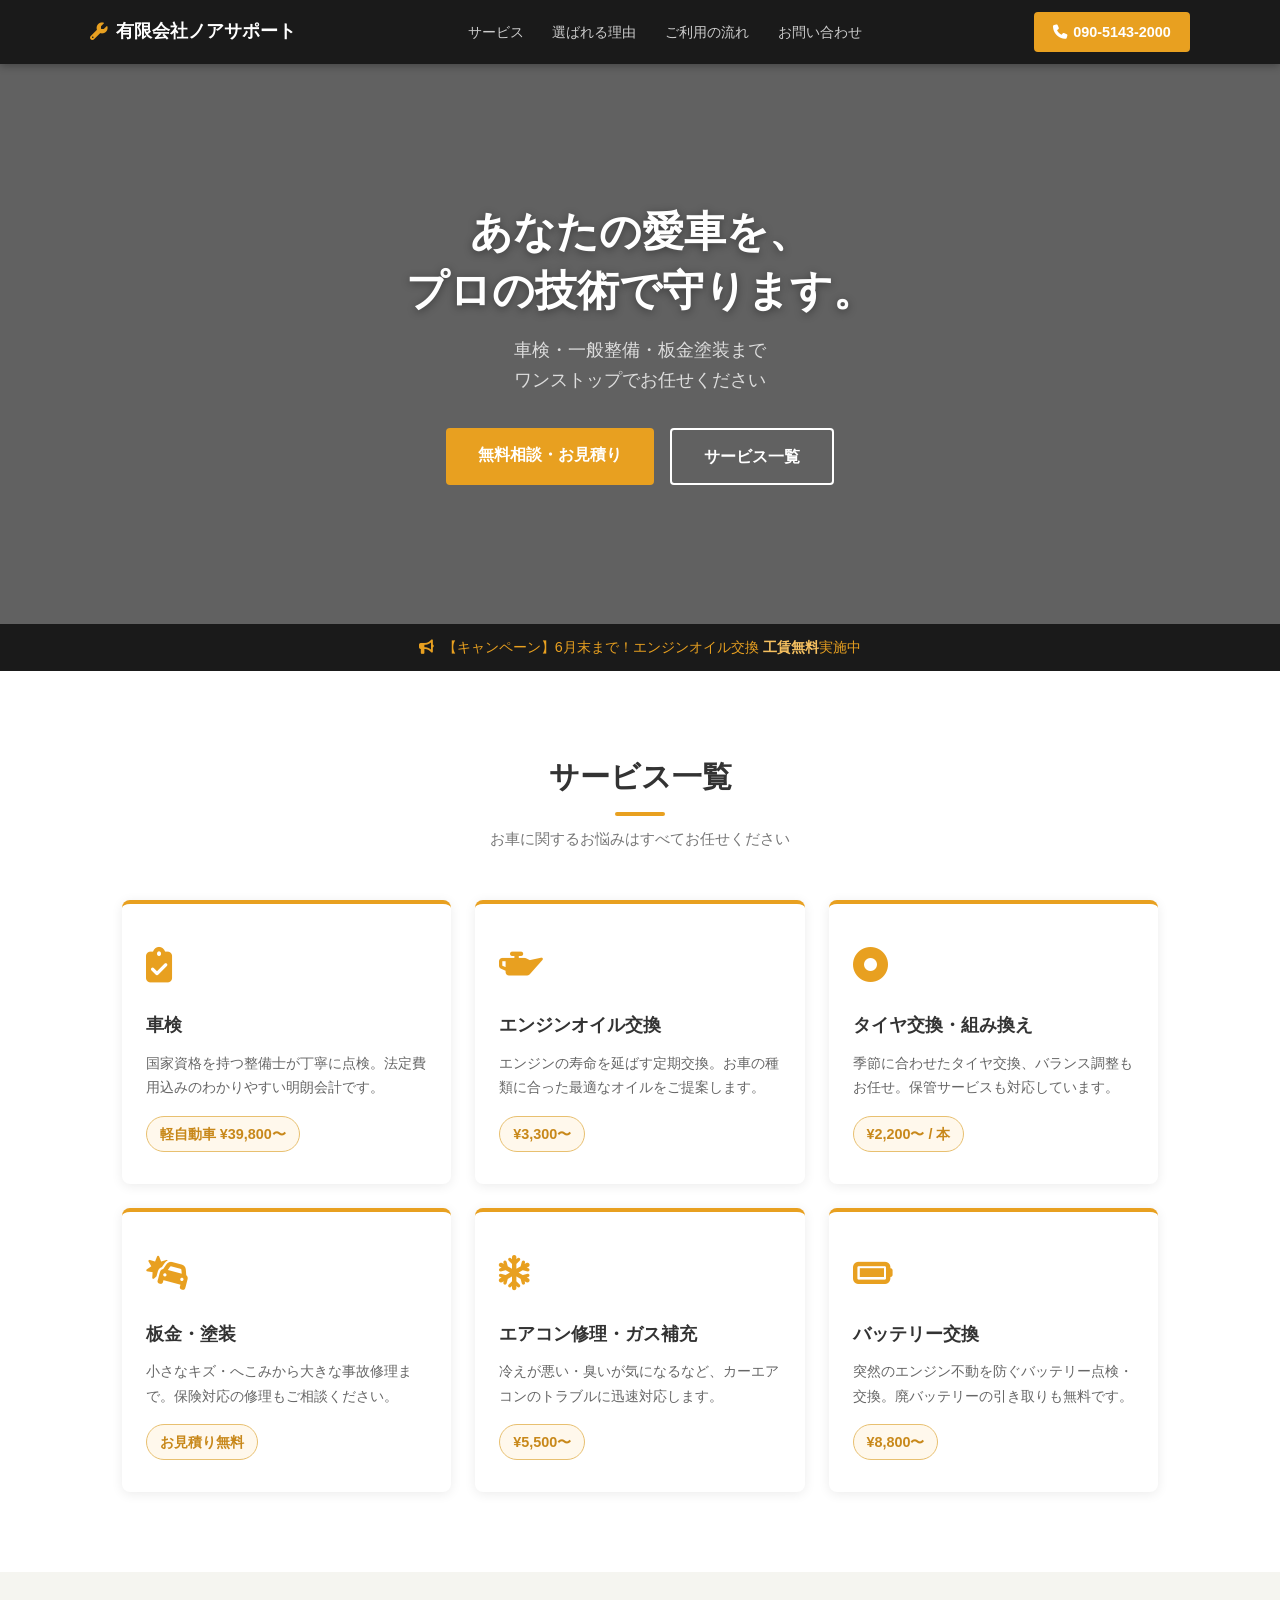
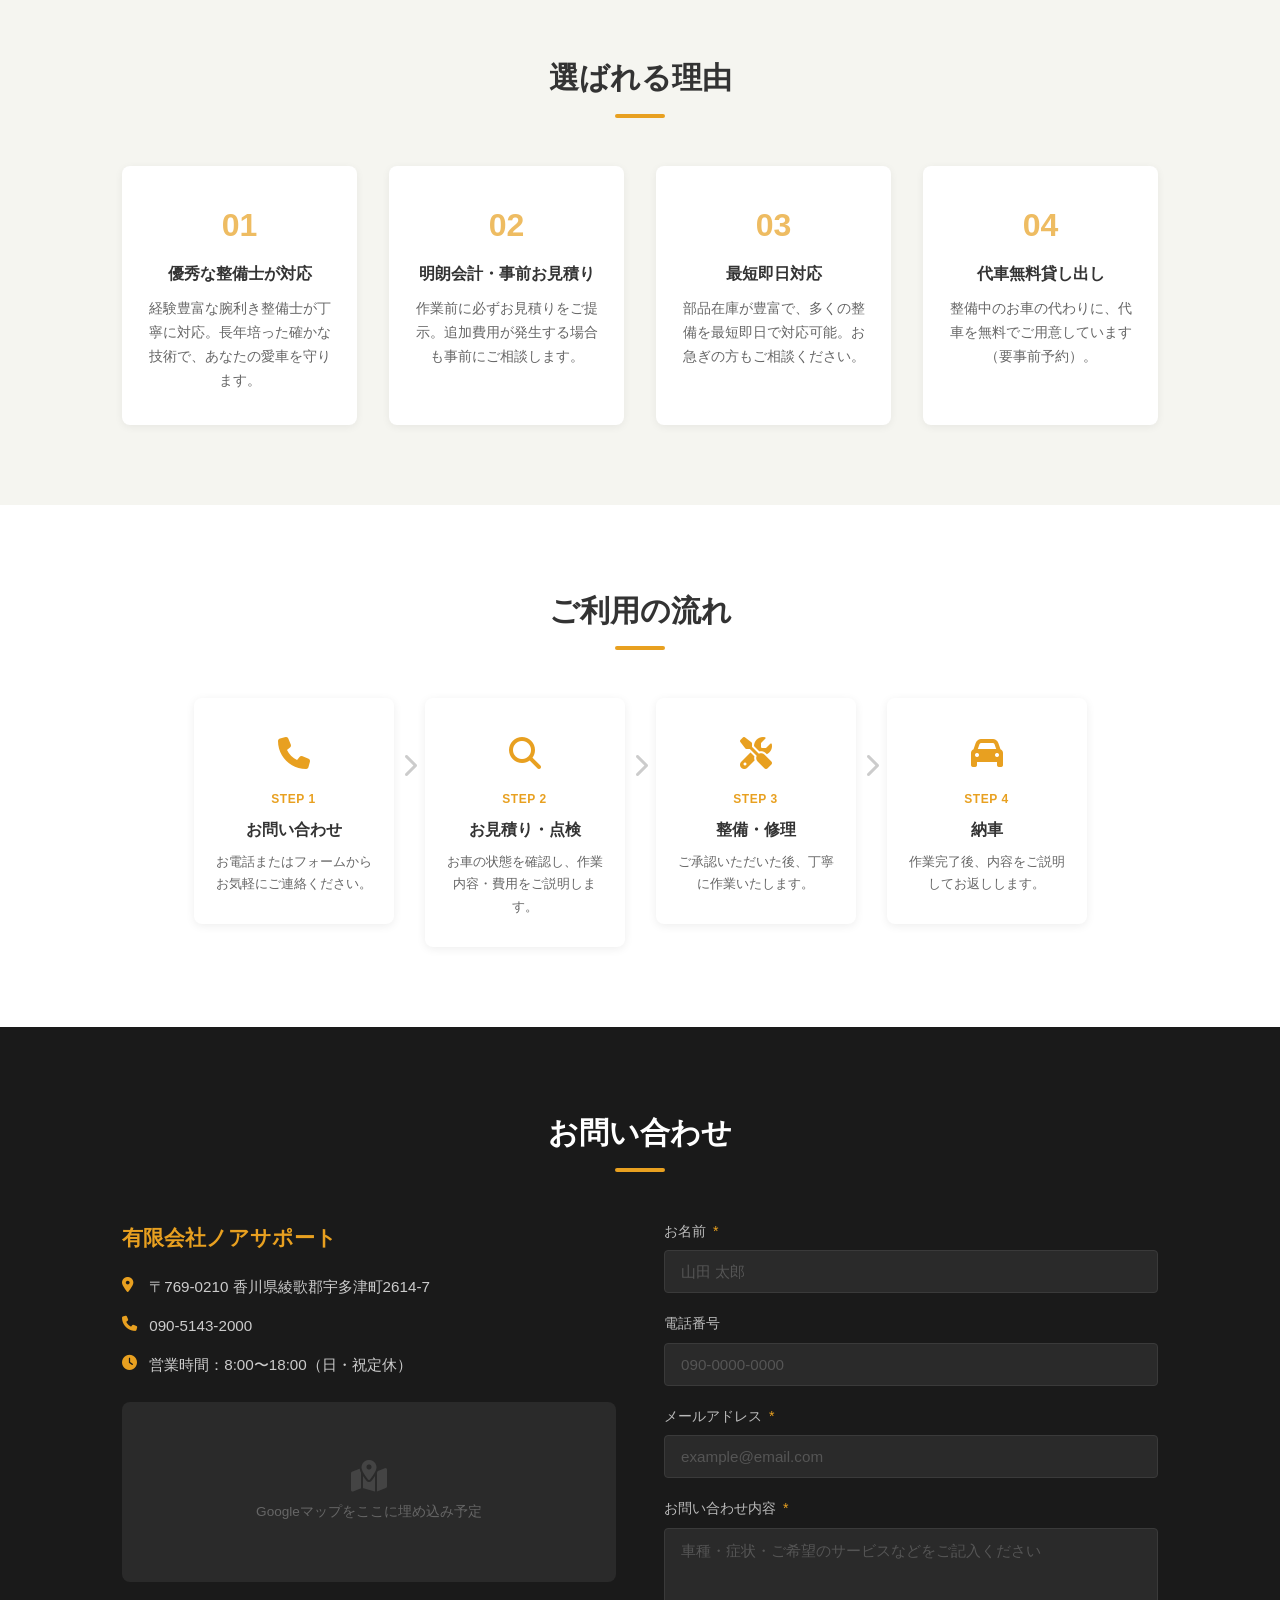
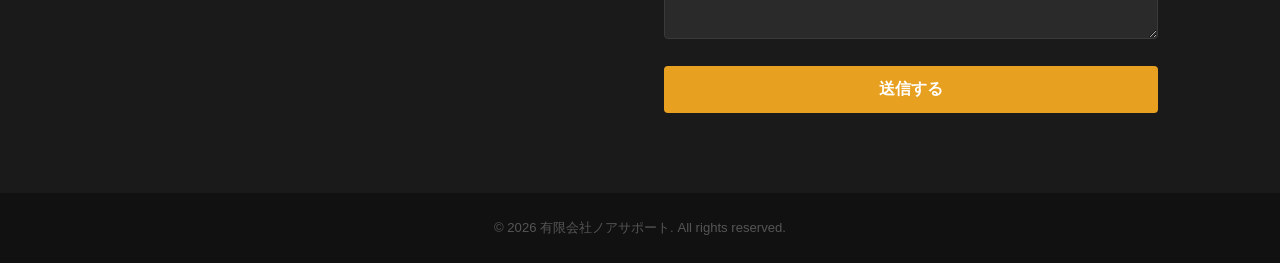
==== commit fe640728: "会社名・住所を更新、整備士の説明文を修正 Co-Authored-By: Claude Sonnet 4.6 <noreply@anthropic.com>" ====
--- a/index.html
+++ b/index.html
@@ -3,7 +3,7 @@
 <head>
   <meta charset="UTF-8">
   <meta name="viewport" content="width=device-width, initial-scale=1.0">
-  <title>中村自動車整備工場 | 確かな技術と安心のサービス</title>
+  <title>有限会社ノアサポート | 確かな技術と安心のサービス</title>
   <link rel="stylesheet" href="style.css">
   <link rel="stylesheet" href="https://cdnjs.cloudflare.com/ajax/libs/font-awesome/6.5.0/css/all.min.css">
 </head>
@@ -13,7 +13,7 @@
   <header>
     <nav>
       <div class="logo">
-        <i class="fas fa-wrench"></i> 中村自動車整備工場
+        <i class="fas fa-wrench"></i> 有限会社ノアサポート
       </div>
       <ul>
         <li><a href="#services">サービス</a></li>
@@ -103,8 +103,8 @@
       <div class="features-grid">
         <div class="feature-item">
           <div class="feature-num">01</div>
-          <h3>国家資格整備士が対応</h3>
-          <p>すべての整備は国家資格を持つ整備士が担当。確かな技術で安心をお届けします。</p>
+          <h3>優秀な整備士が対応</h3>
+          <p>経験豊富な腕利き整備士が丁寧に対応。長年培った確かな技術で、あなたの愛車を守ります。</p>
         </div>
         <div class="feature-item">
           <div class="feature-num">02</div>
@@ -167,9 +167,9 @@
       <h2 class="section-title">お問い合わせ</h2>
       <div class="contact-wrap">
         <div class="contact-info">
-          <h3>中村自動車整備工場</h3>
+          <h3>有限会社ノアサポート</h3>
           <ul>
-            <li><i class="fas fa-location-dot"></i> 〒769-0210 香川県綾歌郡宇多津町2614-1</li>
+            <li><i class="fas fa-location-dot"></i> 〒769-0210 香川県綾歌郡宇多津町2614-7</li>
             <li><i class="fas fa-phone"></i> 090-5143-2000</li>
             <li><i class="fas fa-clock"></i> 営業時間：8:00〜18:00（日・祝定休）</li>
           </ul>
@@ -203,7 +203,7 @@
 
   <!-- フッター -->
   <footer>
-    <p>&copy; 2026 中村自動車整備工場. All rights reserved.</p>
+    <p>&copy; 2026 有限会社ノアサポート. All rights reserved.</p>
   </footer>
 
 </body>
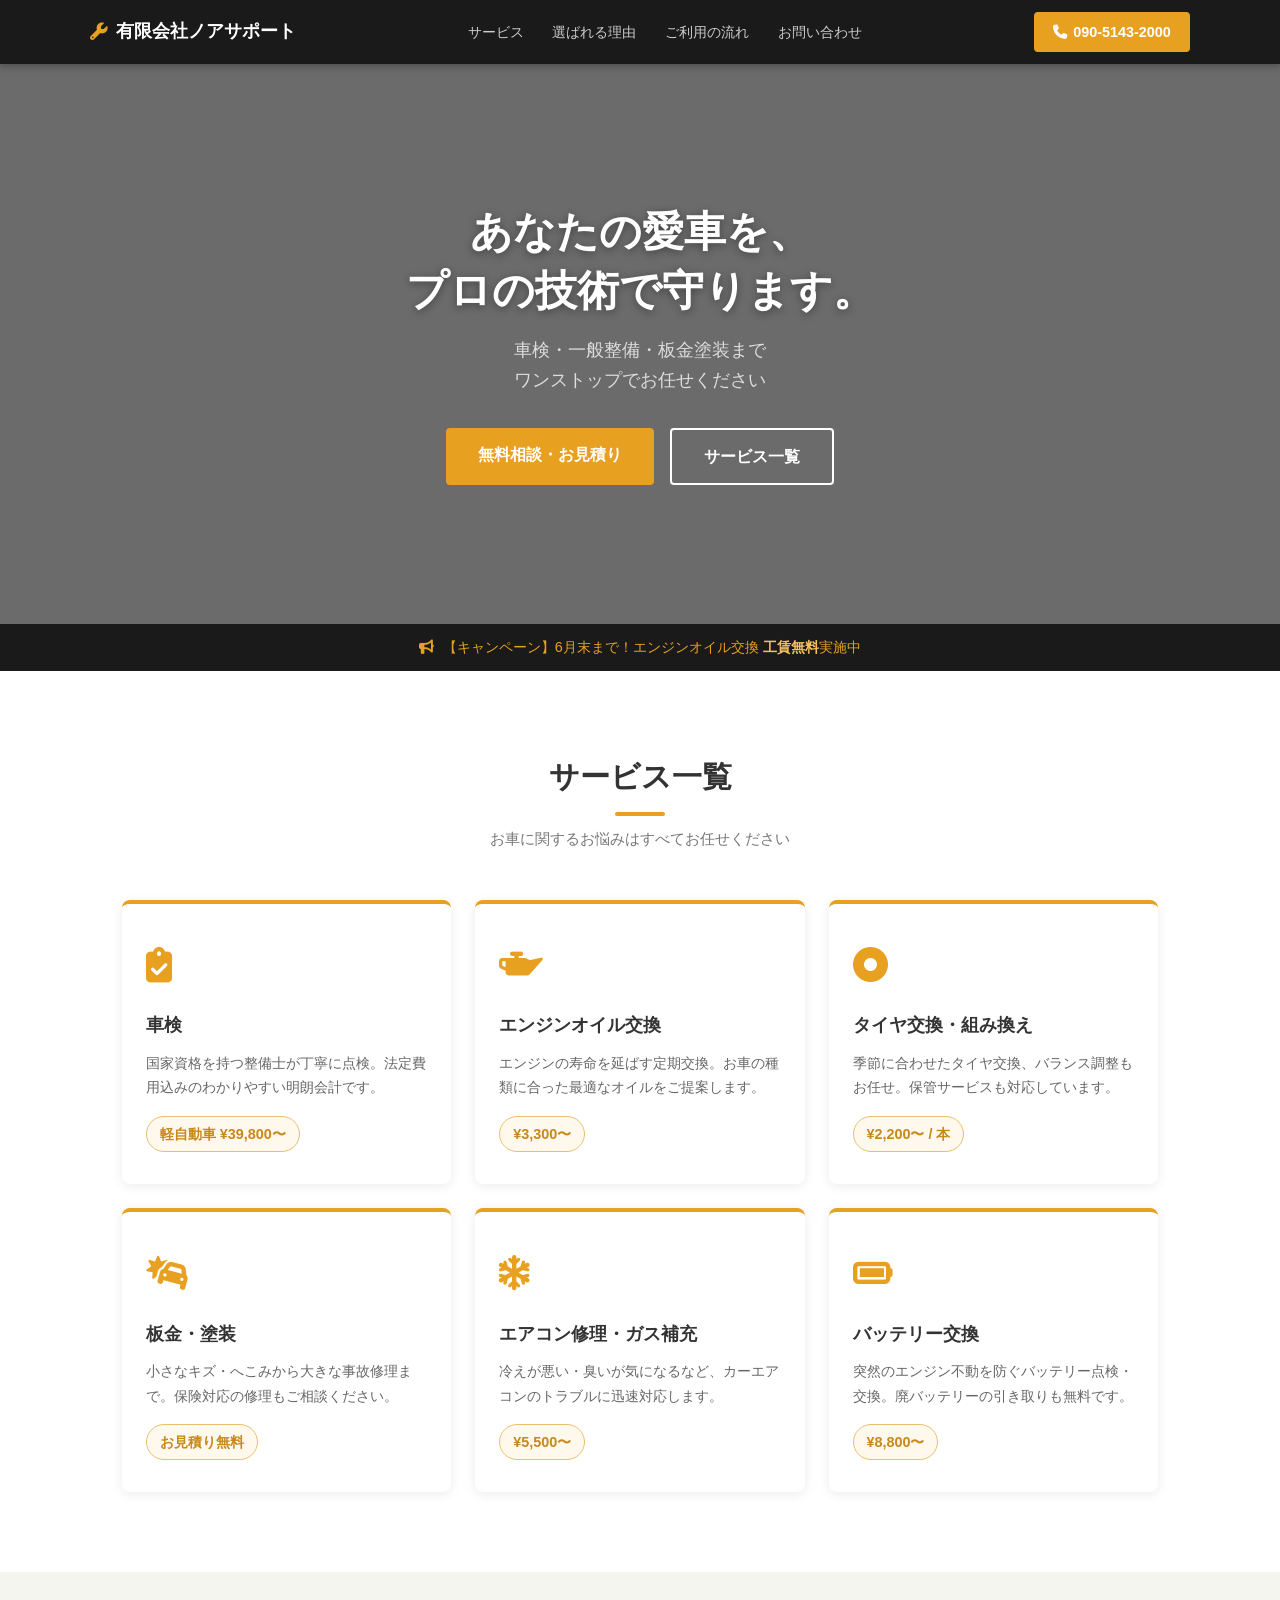
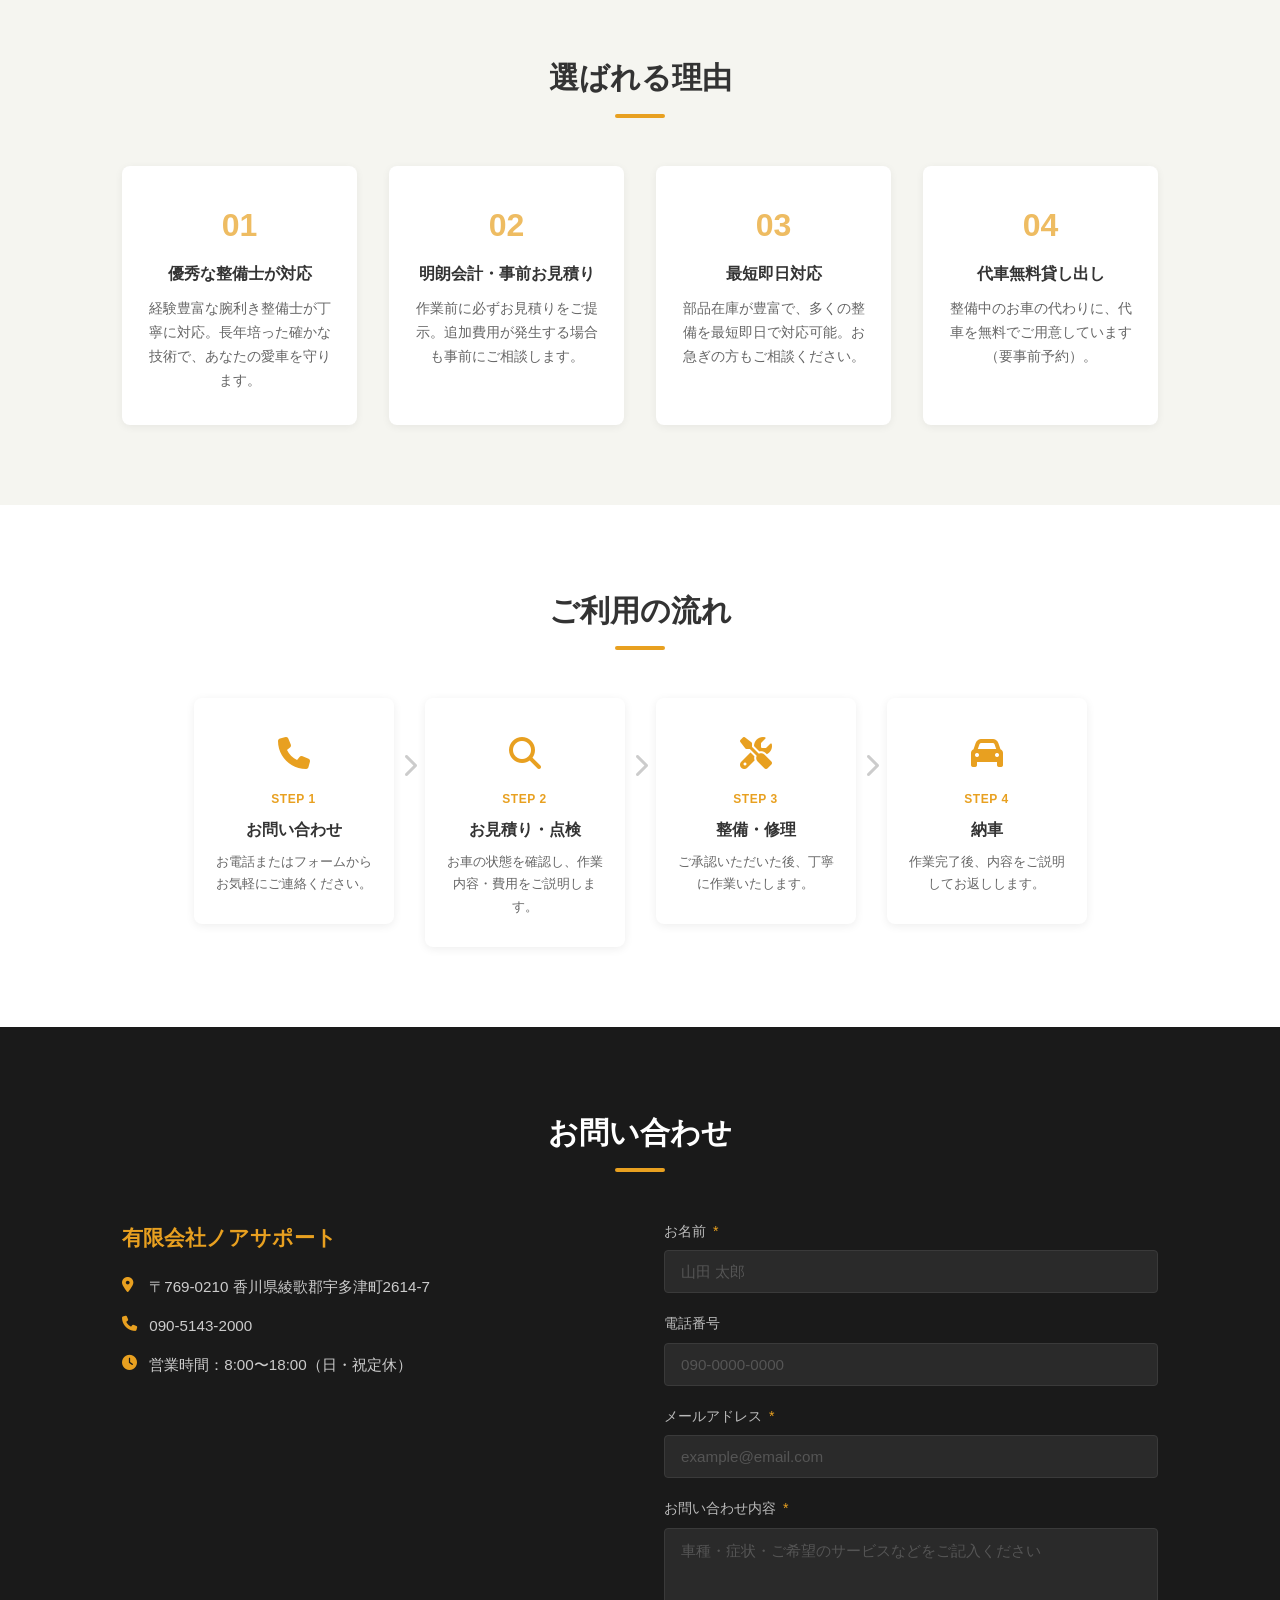
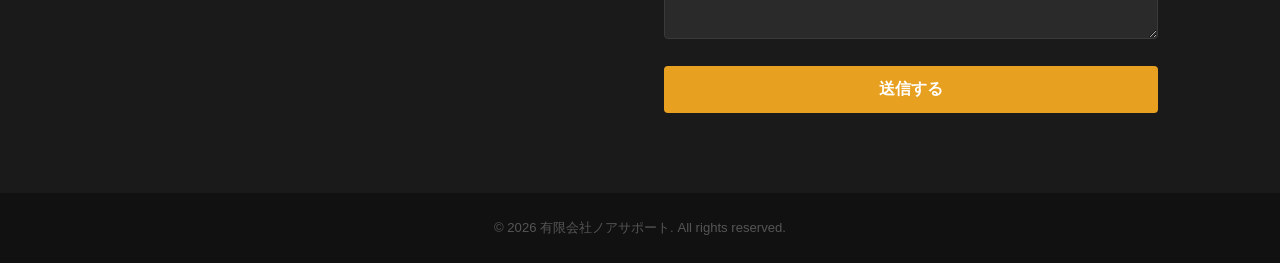
==== commit dc85be89: "Googleマップ追加・ヒーロー背景画像を車屋らしい画像に変更 Co-Authored-By: Claude Sonnet 4.6 <noreply@anthropic.com>" ====
--- a/index.html
+++ b/index.html
@@ -173,9 +173,16 @@
             <li><i class="fas fa-phone"></i> 090-5143-2000</li>
             <li><i class="fas fa-clock"></i> 営業時間：8:00〜18:00（日・祝定休）</li>
           </ul>
-          <div class="map-placeholder">
-            <i class="fas fa-map-location-dot"></i>
-            <p>Googleマップをここに埋め込み予定</p>
+          <div class="map-wrap">
+            <iframe
+              src="https://maps.google.com/maps?q=香川県綾歌郡宇多津町2614-7&hl=ja&output=embed"
+              width="100%"
+              height="220"
+              style="border:0; border-radius:8px;"
+              allowfullscreen=""
+              loading="lazy"
+              referrerpolicy="no-referrer-when-downgrade">
+            </iframe>
           </div>
         </div>
         <form class="contact-form">
--- a/style.css
+++ b/style.css
@@ -90,8 +90,8 @@
 /* ========== ヒーロー ========== */
 .hero {
   background:
-    linear-gradient(rgba(0,0,0,0.62), rgba(0,0,0,0.62)),
-    url('https://images.unsplash.com/photo-1625047509249-a8a5f8264f3e?w=1600&q=80') center/cover no-repeat;
+    linear-gradient(rgba(0,0,0,0.58), rgba(0,0,0,0.58)),
+    url('https://images.unsplash.com/photo-1486262715619-67b85e0b08d3?w=1600&q=80') center/cover no-repeat;
   min-height: 560px;
   display: flex;
   align-items: center;
@@ -379,23 +379,10 @@
   margin-top: 3px;
 }
 
-.map-placeholder {
+.map-wrap {
   margin-top: 1.5rem;
-  background: #2a2a2a;
   border-radius: 8px;
-  height: 180px;
-  display: flex;
-  flex-direction: column;
-  align-items: center;
-  justify-content: center;
-  color: #666;
-  gap: 0.5rem;
-  font-size: 0.85rem;
-}
-
-.map-placeholder i {
-  font-size: 2rem;
-  color: #444;
+  overflow: hidden;
 }
 
 /* フォーム */
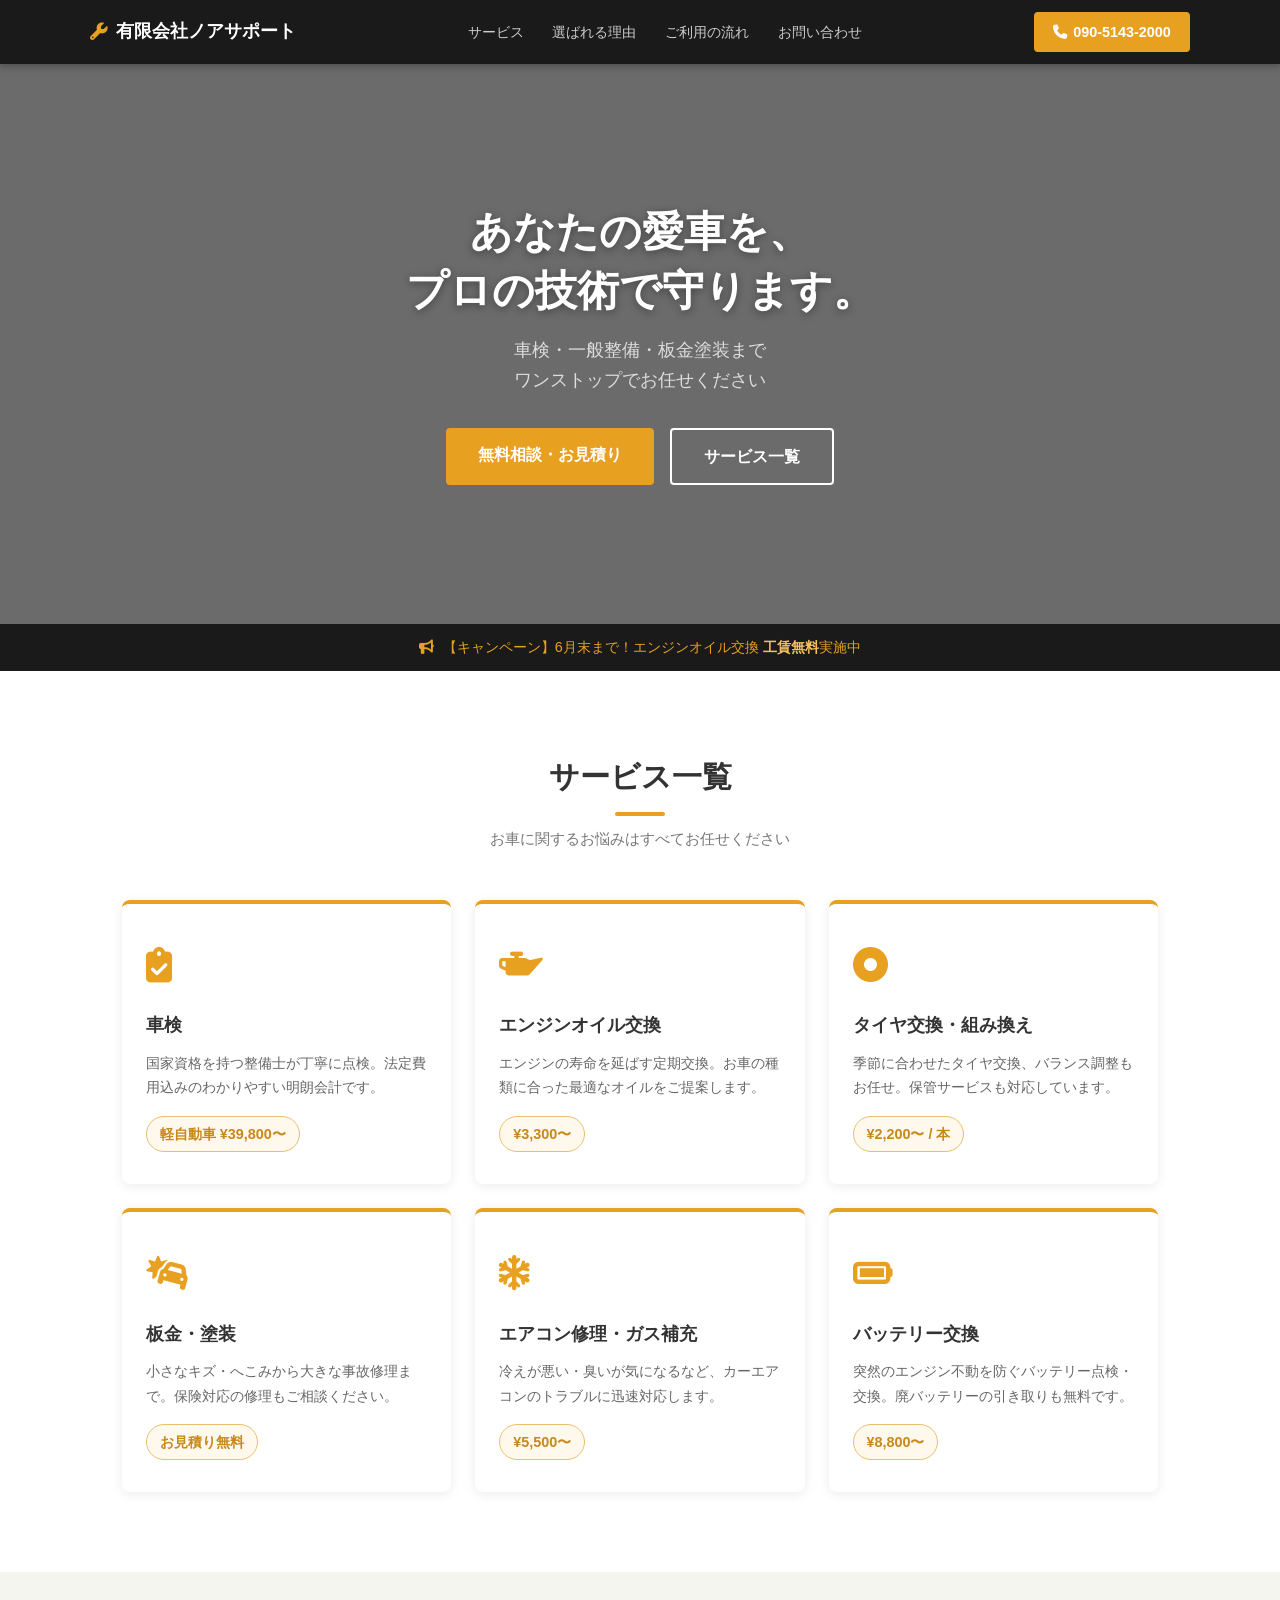
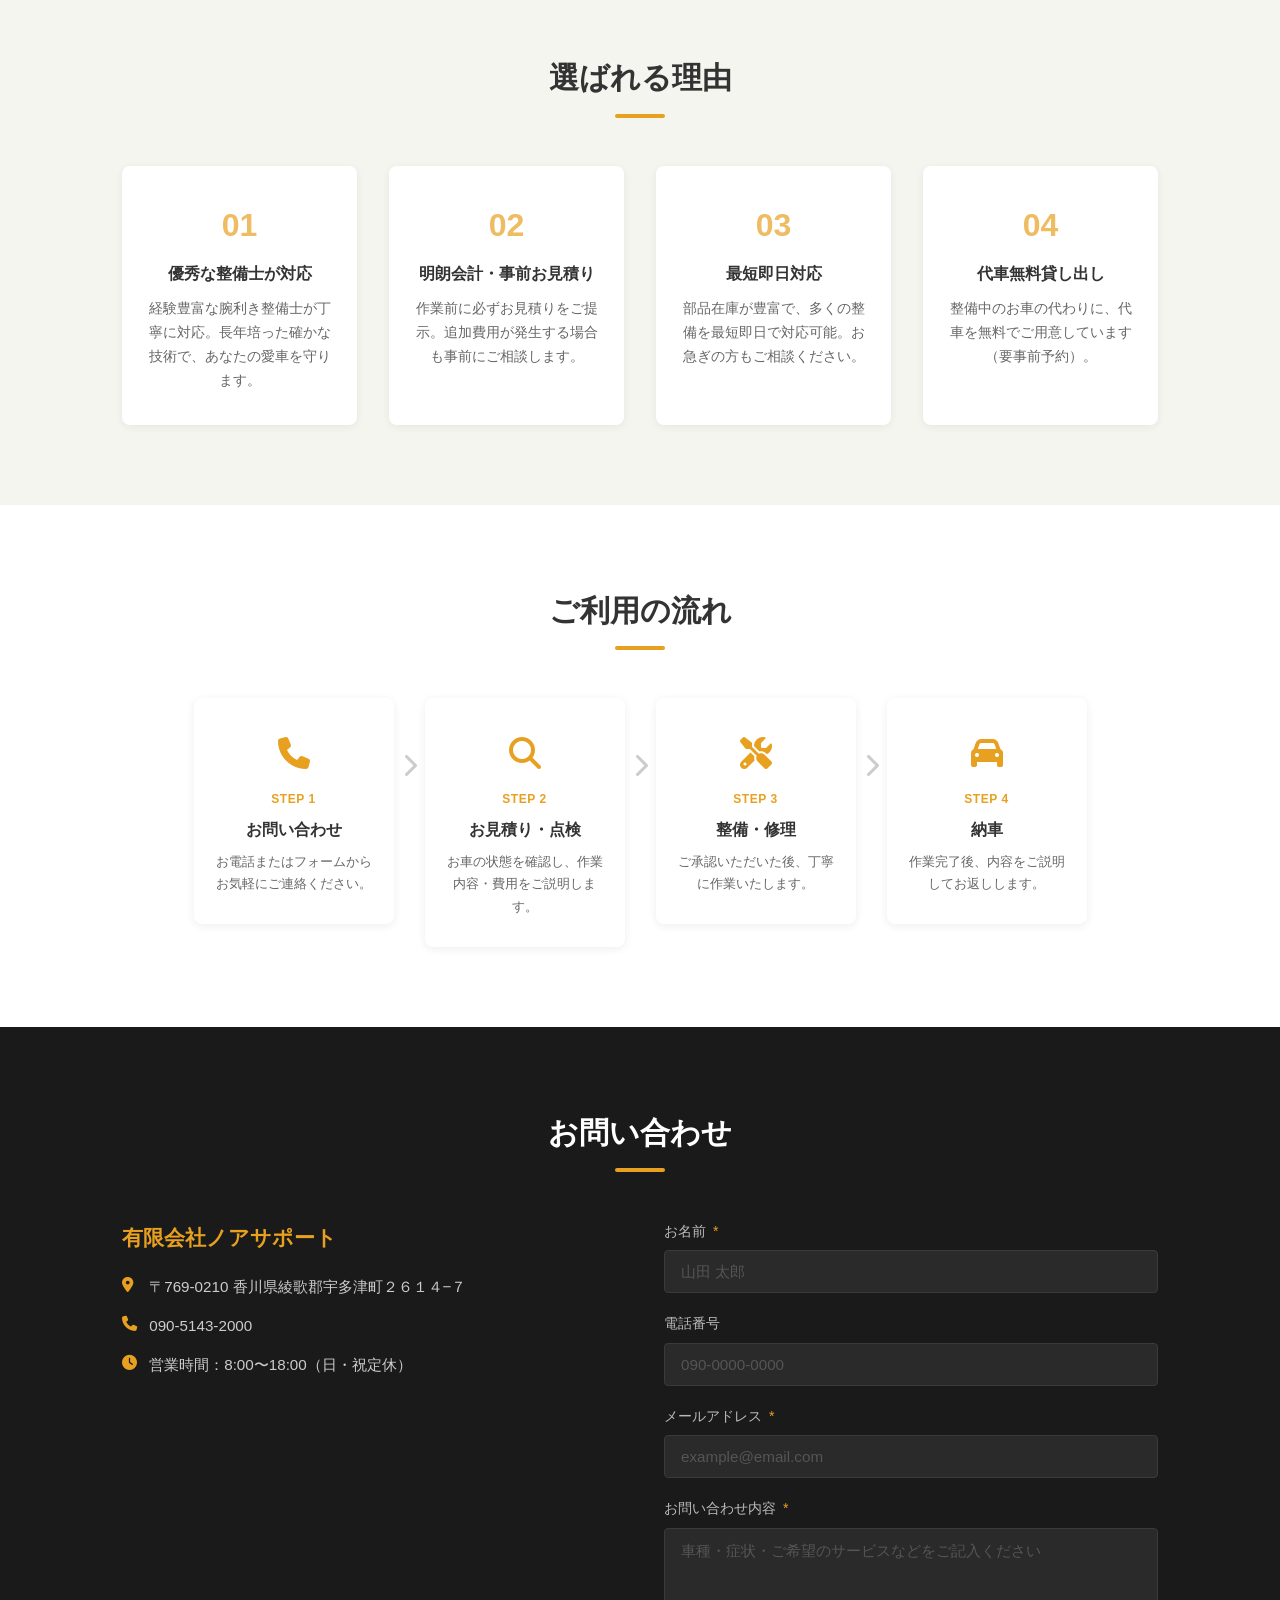
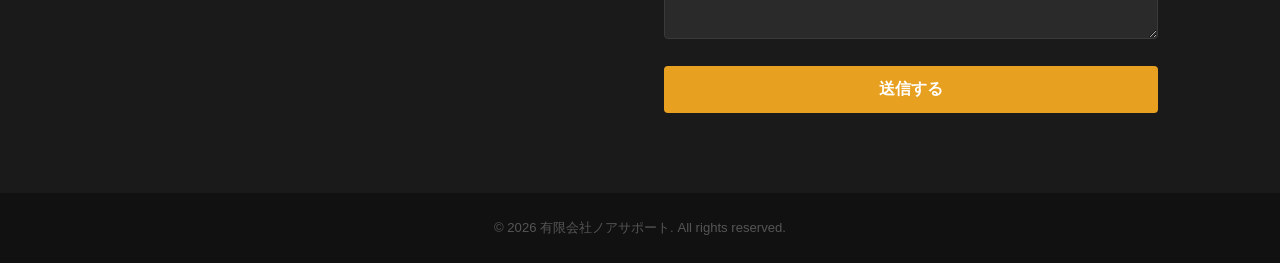
==== commit b5383abb: "住所表記・マップURLを更新 Co-Authored-By: Claude Sonnet 4.6 <noreply@anthropic.com>" ====
--- a/index.html
+++ b/index.html
@@ -169,13 +169,13 @@
         <div class="contact-info">
           <h3>有限会社ノアサポート</h3>
           <ul>
-            <li><i class="fas fa-location-dot"></i> 〒769-0210 香川県綾歌郡宇多津町2614-7</li>
+            <li><i class="fas fa-location-dot"></i> 〒769-0210 香川県綾歌郡宇多津町２６１４−７</li>
             <li><i class="fas fa-phone"></i> 090-5143-2000</li>
             <li><i class="fas fa-clock"></i> 営業時間：8:00〜18:00（日・祝定休）</li>
           </ul>
           <div class="map-wrap">
             <iframe
-              src="https://maps.google.com/maps?q=香川県綾歌郡宇多津町2614-7&hl=ja&output=embed"
+              src="https://maps.google.com/maps?q=〒769-0210+香川県綾歌郡宇多津町2614-7&hl=ja&output=embed"
               width="100%"
               height="220"
               style="border:0; border-radius:8px;"
